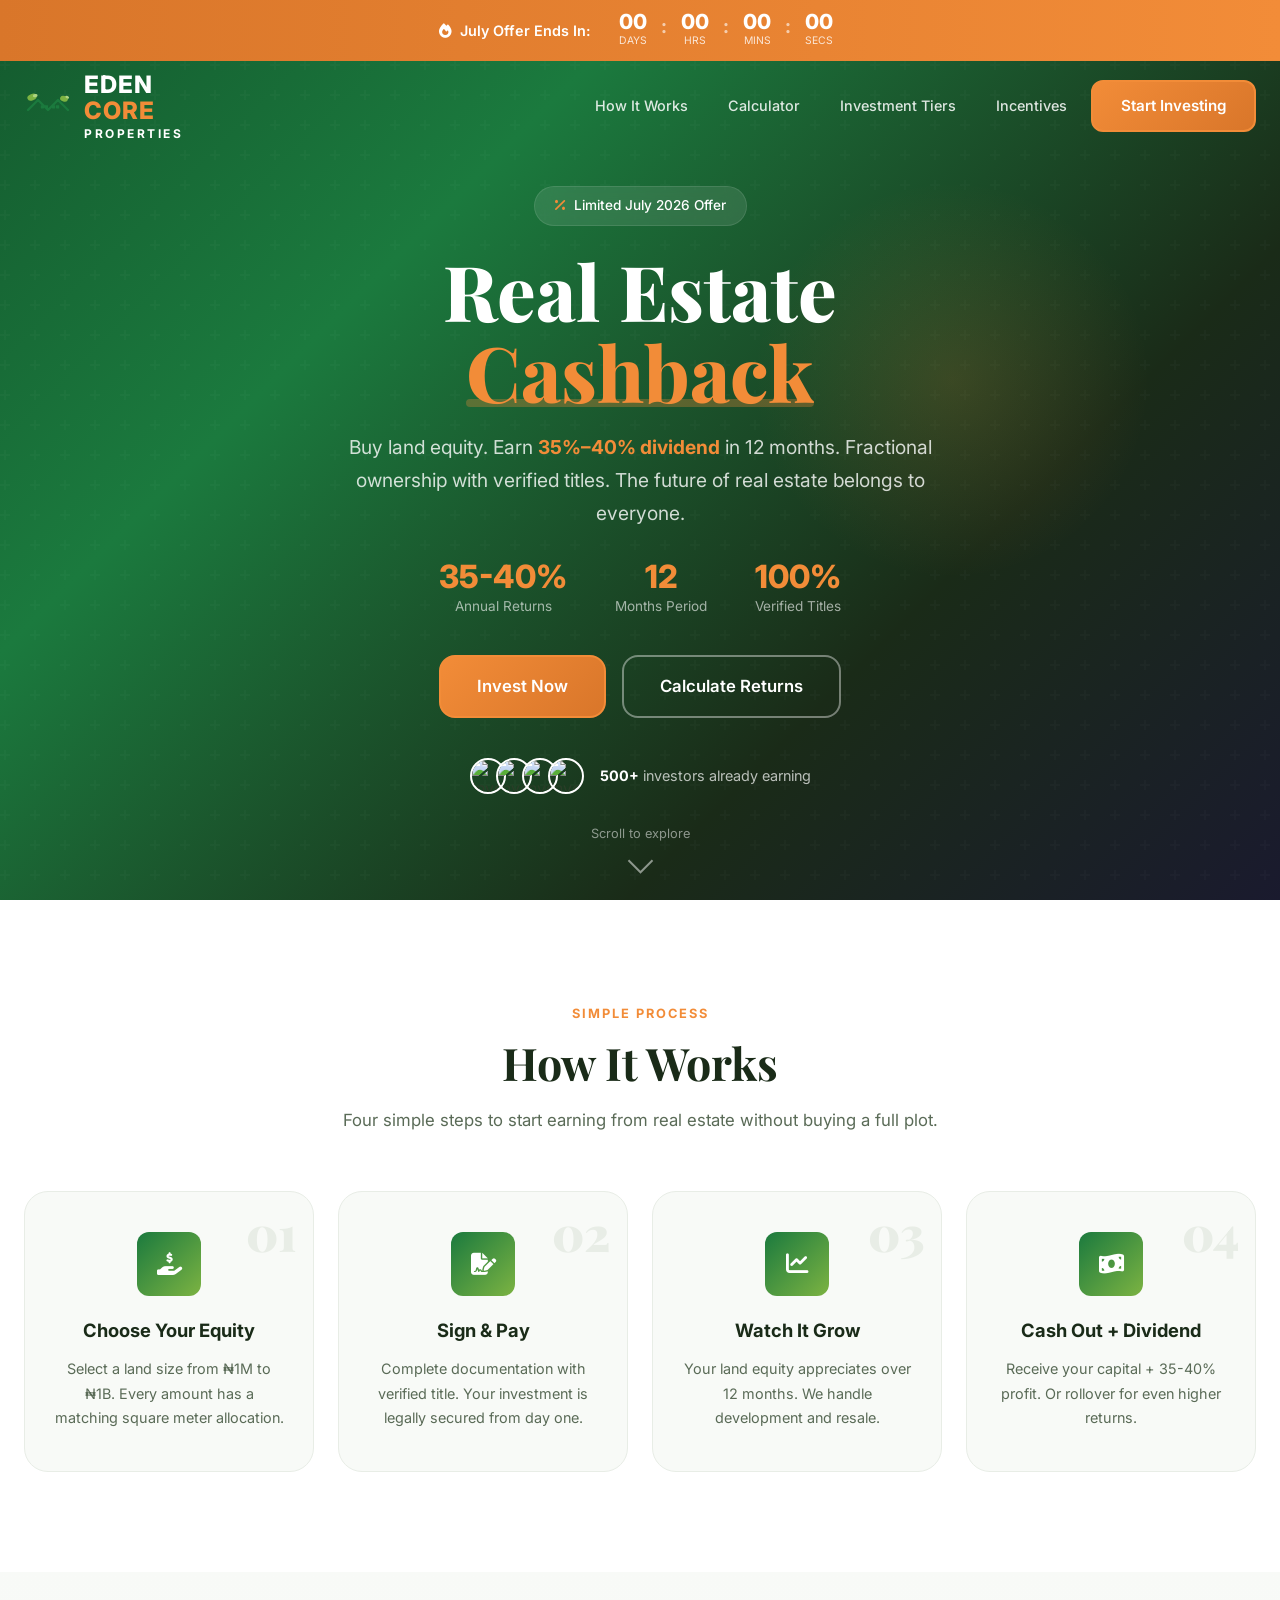
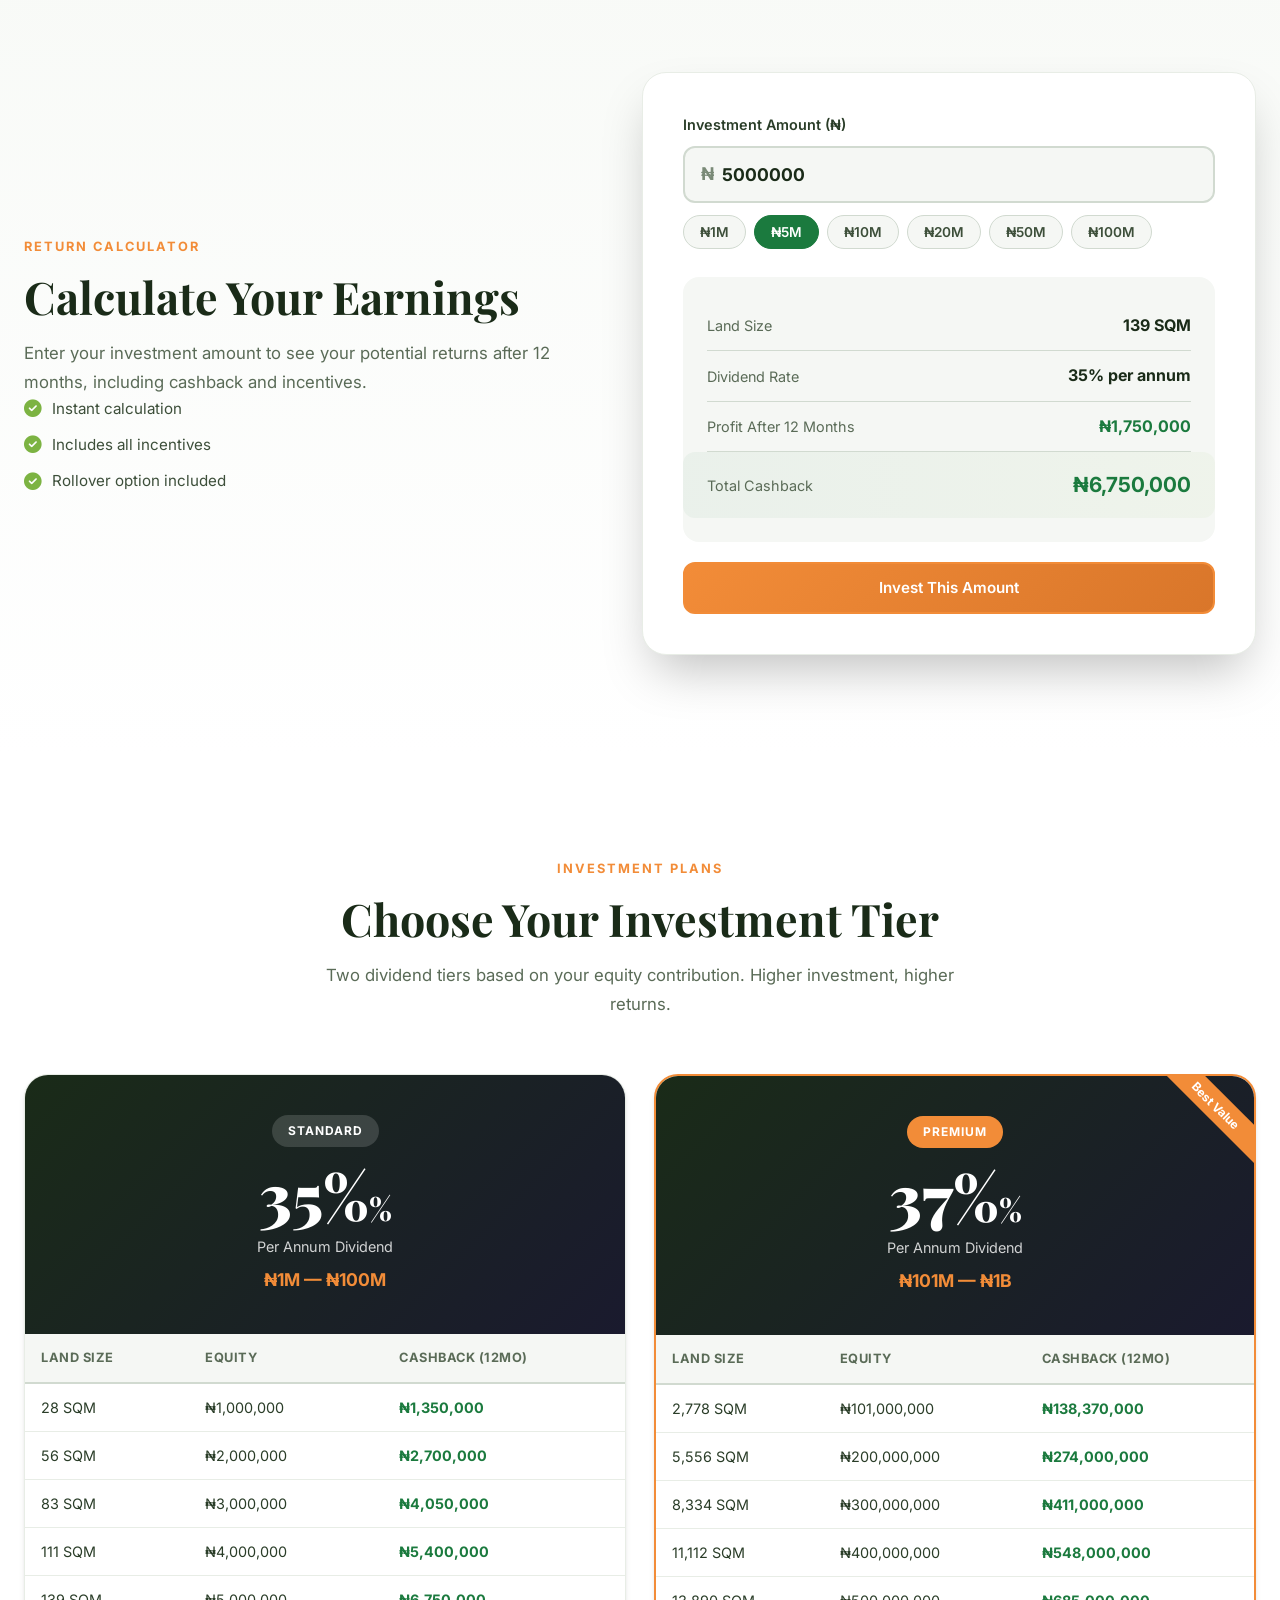
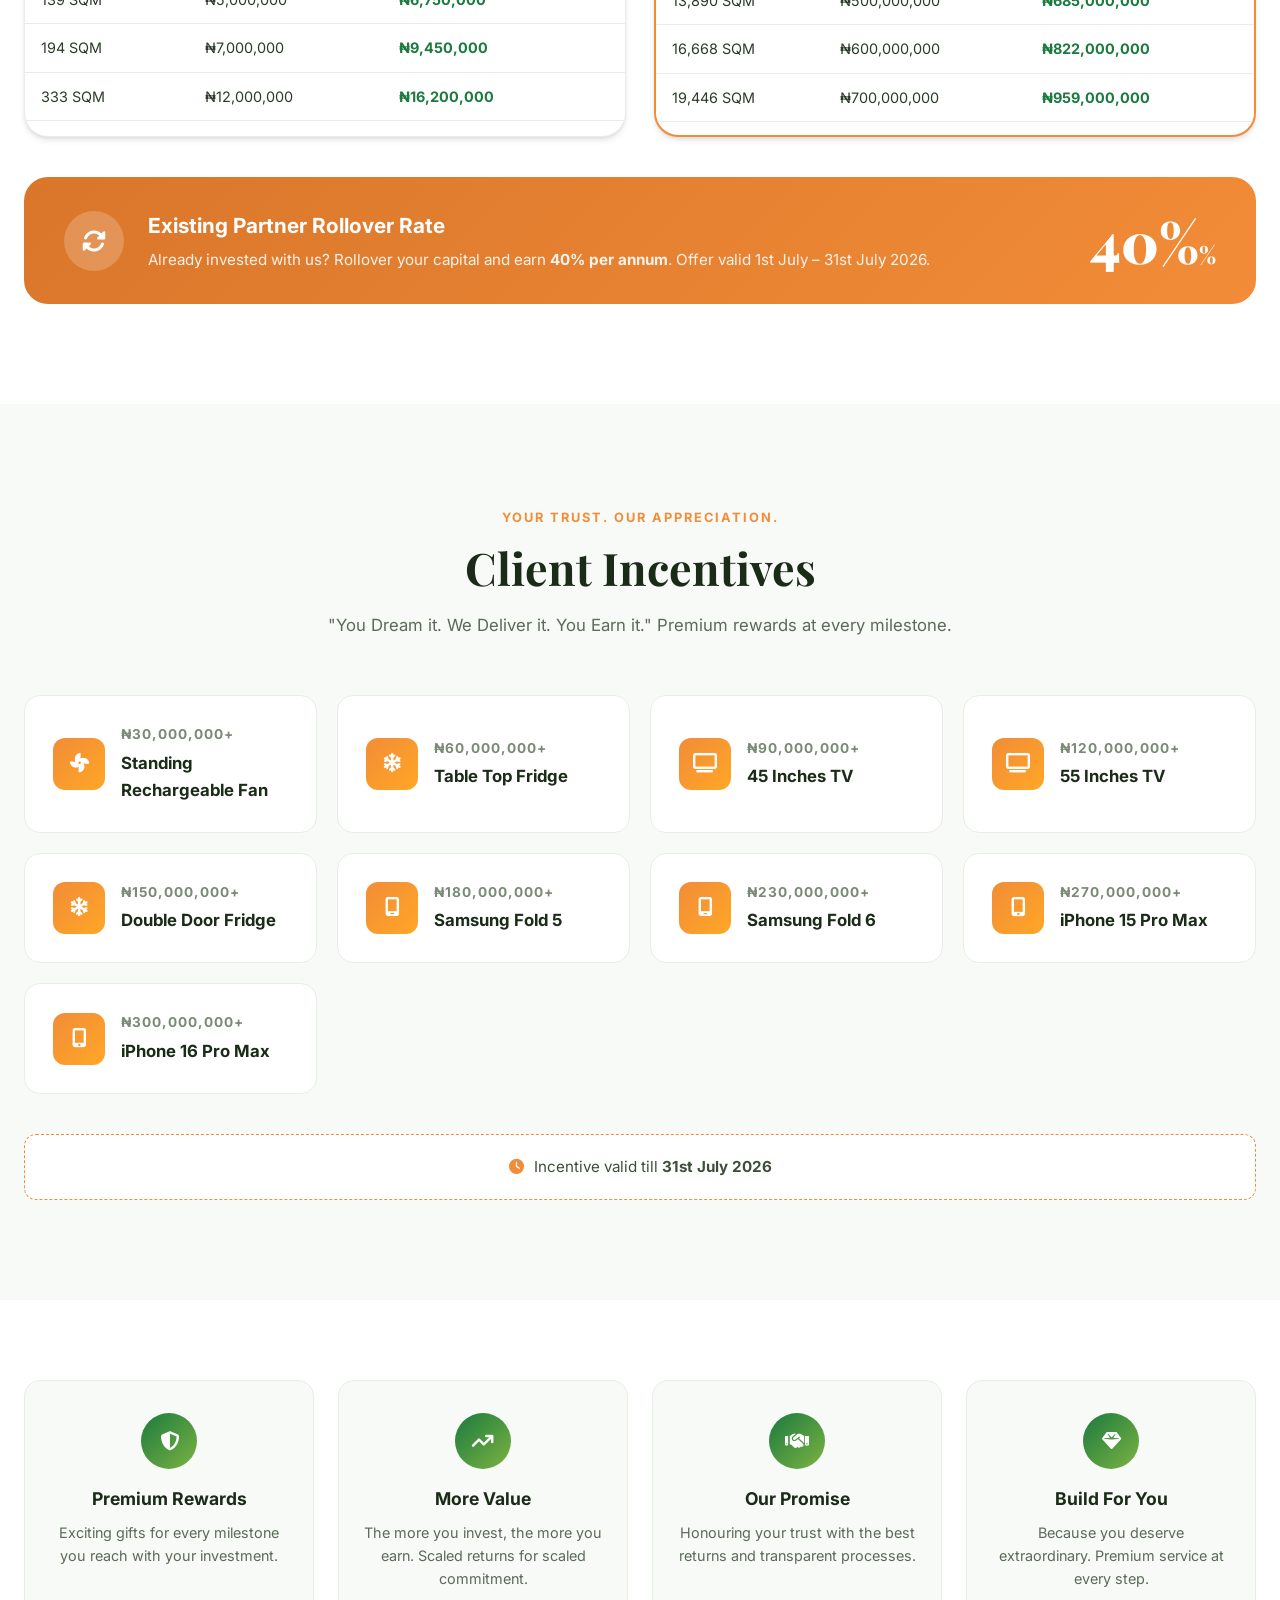
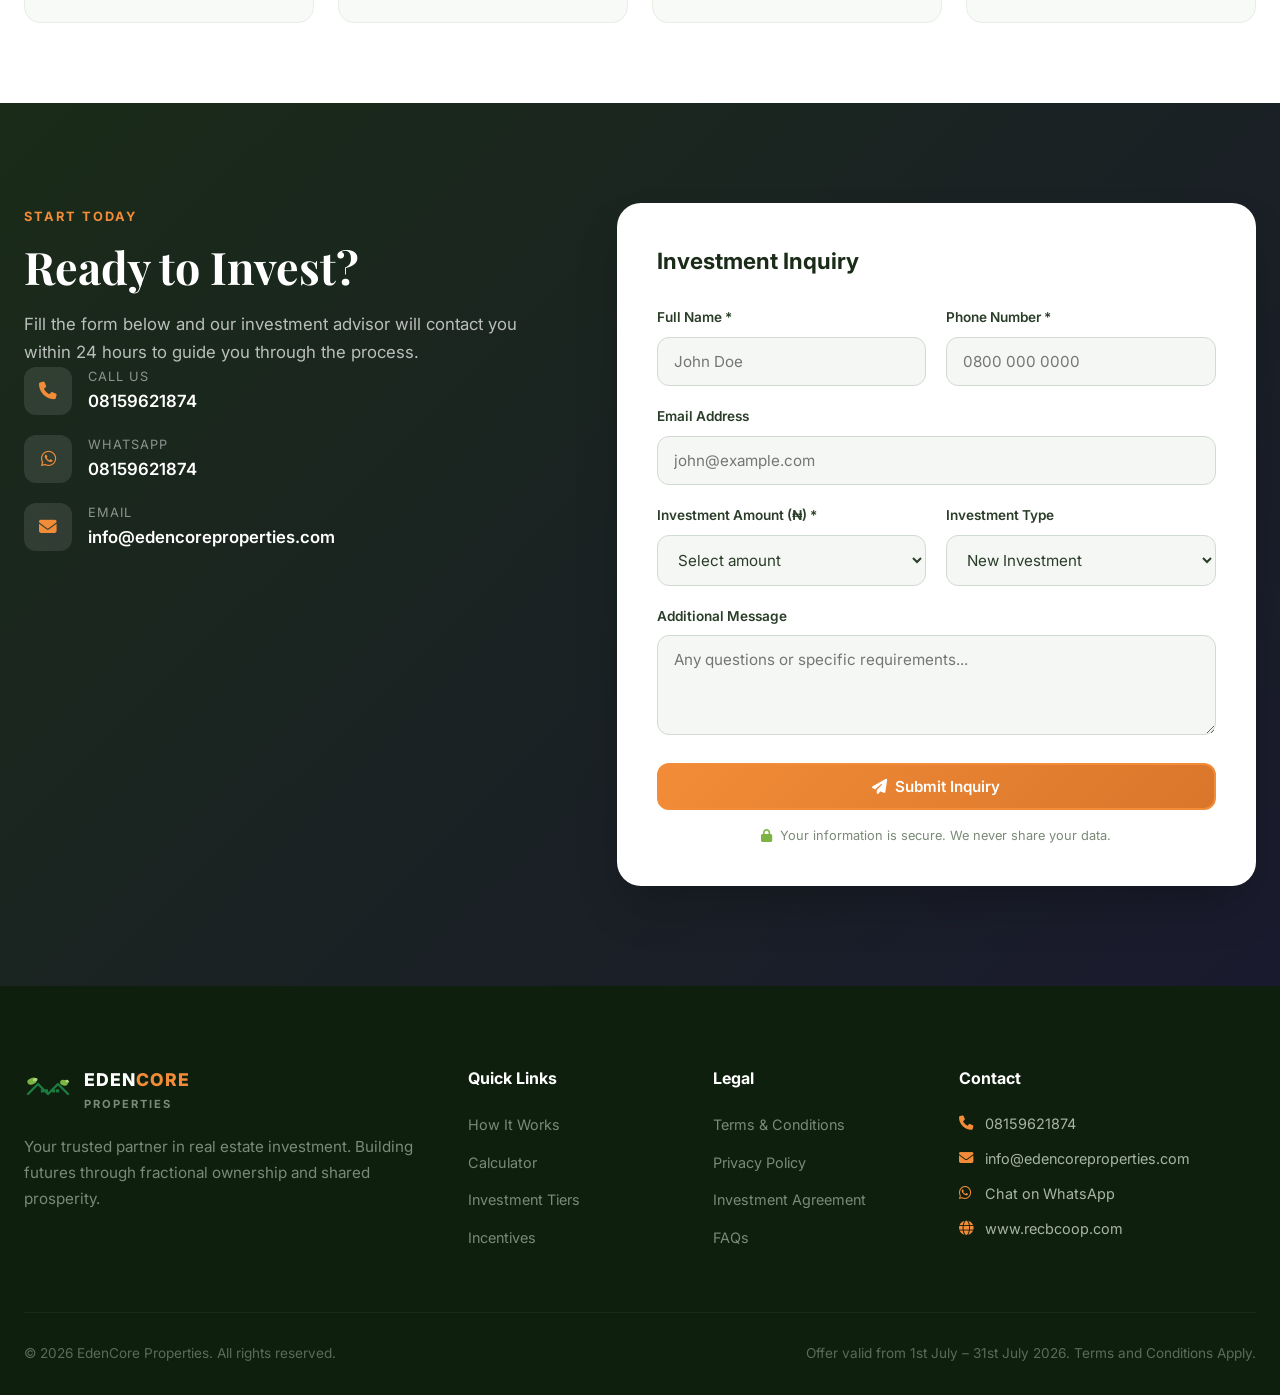
==== index.html @ 58257570 "Update and rename index2.html to index.html" ====
<!DOCTYPE html>
<html lang="en">
<head>
    <meta charset="UTF-8">
    <meta name="viewport" content="width=device-width, initial-scale=1.0">
    <title>EdenCore Real Estate Cashback — Invest & Earn 35-40% Returns</title>
    <meta name="description" content="EdenCore Real Estate Cashback. Buy land equity, earn 35-40% dividend in 12 months. Fractional ownership with verified titles. July 2026 offer.">
    <link rel="stylesheet" href="styles.css">
    <link rel="preconnect" href="https://fonts.googleapis.com">
    <link href="https://fonts.googleapis.com/css2?family=Inter:wght@300;400;500;600;700;800;900&family=Playfair+Display:wght@600;700;800&display=swap" rel="stylesheet">
    <link rel="stylesheet" href="https://cdnjs.cloudflare.com/ajax/libs/font-awesome/6.4.0/css/all.min.css">
<base target="_blank">
</head>
<body>

    <!-- Countdown Banner -->
    <div class="countdown-banner" id="countdownBanner">
        <div class="container">
            <div class="countdown-wrapper">
                <span class="countdown-label"><i class="fas fa-fire"></i> July Offer Ends In:</span>
                <div class="countdown-timer" id="countdownTimer">
                    <div class="countdown-unit"><span id="days">00</span><small>Days</small></div>
                    <div class="countdown-sep">:</div>
                    <div class="countdown-unit"><span id="hours">00</span><small>Hrs</small></div>
                    <div class="countdown-sep">:</div>
                    <div class="countdown-unit"><span id="minutes">00</span><small>Mins</small></div>
                    <div class="countdown-sep">:</div>
                    <div class="countdown-unit"><span id="seconds">00</span><small>Secs</small></div>
                </div>
            </div>
        </div>
    </div>

    <!-- Navigation -->
    <nav class="navbar" id="navbar">
        <div class="nav-container">
            <a href="#" class="logo">
                <div class="logo-icon">
                    <svg viewBox="0 0 120 80" fill="none" xmlns="http://www.w3.org/2000/svg">
                        <path d="M10 50 L35 25 L60 50 L85 25 L110 50" stroke="#1B7A3E" stroke-width="6" fill="none" stroke-linecap="round" stroke-linejoin="round"/>
                        <rect x="42" y="38" width="8" height="8" fill="#1B7A3E" rx="1"/>
                        <rect x="52" y="38" width="8" height="8" fill="#1B7A3E" rx="1"/>
                        <rect x="70" y="38" width="8" height="8" fill="#1B7A3E" rx="1"/>
                        <rect x="80" y="38" width="8" height="8" fill="#1B7A3E" rx="1"/>
                        <ellipse cx="20" cy="18" rx="12" ry="8" fill="#7CB342" transform="rotate(-20 20 18)"/>
                        <ellipse cx="28" cy="14" rx="6" ry="4" fill="#AED581" transform="rotate(-10 28 14)"/>
                        <ellipse cx="100" cy="22" rx="10" ry="7" fill="#7CB342" transform="rotate(15 100 22)"/>
                        <ellipse cx="108" cy="18" rx="5" ry="3" fill="#AED581" transform="rotate(25 108 18)"/>
                    </svg>
                </div>
                <div class="logo-text">
                    <span class="logo-eden">EDEN</span><span class="logo-core">CORE</span>
                    <span class="logo-properties">PROPERTIES</span>
                </div>
            </a>
            <button class="nav-toggle" id="navToggle" aria-label="Toggle navigation">
                <span></span><span></span><span></span>
            </button>
            <ul class="nav-menu" id="navMenu">
                <li><a href="#how-it-works" class="nav-link">How It Works</a></li>
                <li><a href="#calculator" class="nav-link">Calculator</a></li>
                <li><a href="#investment-tiers" class="nav-link">Investment Tiers</a></li>
                <li><a href="#incentives" class="nav-link">Incentives</a></li>
                <li><a href="#invest" class="btn btn-accent">Start Investing</a></li>
            </ul>
        </div>
    </nav>

    <!-- Hero Section -->
    <section class="hero" id="home">
        <div class="hero-bg">
            <div class="hero-pattern"></div>
            <div class="hero-glow"></div>
        </div>
        <div class="hero-content">
            <div class="hero-badge">
                <i class="fas fa-percentage"></i>
                <span>Limited July 2026 Offer</span>
            </div>
            <h1 class="hero-title">
                Real Estate<br>
                <span class="highlight">Cashback</span>
            </h1>
            <p class="hero-subtitle">Buy land equity. Earn <strong>35%–40% dividend</strong> in 12 months. Fractional ownership with verified titles. The future of real estate belongs to everyone.</p>
            <div class="hero-stats-row">
                <div class="hero-stat">
                    <span class="hero-stat-num">35-40%</span>
                    <span class="hero-stat-label">Annual Returns</span>
                </div>
                <div class="hero-stat">
                    <span class="hero-stat-num">12</span>
                    <span class="hero-stat-label">Months Period</span>
                </div>
                <div class="hero-stat">
                    <span class="hero-stat-num">100%</span>
                    <span class="hero-stat-label">Verified Titles</span>
                </div>
            </div>
            <div class="hero-cta">
                <a href="#invest" class="btn btn-accent btn-lg">Invest Now</a>
                <a href="#calculator" class="btn btn-outline btn-lg">Calculate Returns</a>
            </div>
            <div class="hero-trust">
                <div class="trust-avatars">
                    <img src="https://images.unsplash.com/photo-1507003211169-0a1dd7228f2d?w=40&h=40&fit=crop&crop=face" alt="Investor">
                    <img src="https://images.unsplash.com/photo-1494790108377-be9c29b29330?w=40&h=40&fit=crop&crop=face" alt="Investor">
                    <img src="https://images.unsplash.com/photo-1500648767791-00dcc994a43e?w=40&h=40&fit=crop&crop=face" alt="Investor">
                    <img src="https://images.unsplash.com/photo-1438761681033-6461ffad8d80?w=40&h=40&fit=crop&crop=face" alt="Investor">
                </div>
                <p><strong>500+</strong> investors already earning</p>
            </div>
        </div>
        <div class="scroll-indicator">
            <span>Scroll to explore</span>
            <div class="scroll-arrow"></div>
        </div>
    </section>

    <!-- How It Works -->
    <section class="how-it-works" id="how-it-works">
        <div class="container">
            <div class="section-header">
                <span class="section-tag">Simple Process</span>
                <h2 class="section-title">How It Works</h2>
                <p class="section-desc">Four simple steps to start earning from real estate without buying a full plot.</p>
            </div>
            <div class="steps-grid">
                <div class="step-card">
                    <div class="step-number">01</div>
                    <div class="step-icon"><i class="fas fa-hand-holding-dollar"></i></div>
                    <h3>Choose Your Equity</h3>
                    <p>Select a land size from ₦1M to ₦1B. Every amount has a matching square meter allocation.</p>
                </div>
                <div class="step-card">
                    <div class="step-number">02</div>
                    <div class="step-icon"><i class="fas fa-file-signature"></i></div>
                    <h3>Sign & Pay</h3>
                    <p>Complete documentation with verified title. Your investment is legally secured from day one.</p>
                </div>
                <div class="step-card">
                    <div class="step-number">03</div>
                    <div class="step-icon"><i class="fas fa-chart-line"></i></div>
                    <h3>Watch It Grow</h3>
                    <p>Your land equity appreciates over 12 months. We handle development and resale.</p>
                </div>
                <div class="step-card">
                    <div class="step-number">04</div>
                    <div class="step-icon"><i class="fas fa-money-bill-wave"></i></div>
                    <h3>Cash Out + Dividend</h3>
                    <p>Receive your capital + 35-40% profit. Or rollover for even higher returns.</p>
                </div>
            </div>
        </div>
    </section>

    <!-- Calculator Section -->
    <section class="calculator-section" id="calculator">
        <div class="container">
            <div class="calculator-wrapper">
                <div class="calculator-info">
                    <span class="section-tag">Return Calculator</span>
                    <h2 class="section-title">Calculate Your Earnings</h2>
                    <p class="section-desc">Enter your investment amount to see your potential returns after 12 months, including cashback and incentives.</p>
                    <div class="calculator-features">
                        <div class="calc-feature"><i class="fas fa-check-circle"></i> Instant calculation</div>
                        <div class="calc-feature"><i class="fas fa-check-circle"></i> Includes all incentives</div>
                        <div class="calc-feature"><i class="fas fa-check-circle"></i> Rollover option included</div>
                    </div>
                </div>
                <div class="calculator-card">
                    <div class="calc-input-group">
                        <label for="investmentAmount">Investment Amount (₦)</label>
                        <div class="calc-input-wrapper">
                            <span class="calc-prefix">₦</span>
                            <input type="number" id="investmentAmount" placeholder="5,000,000" min="1000000" step="1000000">
                        </div>
                        <div class="calc-presets">
                            <button class="preset-btn" data-value="1000000">₦1M</button>
                            <button class="preset-btn" data-value="5000000">₦5M</button>
                            <button class="preset-btn" data-value="10000000">₦10M</button>
                            <button class="preset-btn" data-value="20000000">₦20M</button>
                            <button class="preset-btn" data-value="50000000">₦50M</button>
                            <button class="preset-btn" data-value="100000000">₦100M</button>
                        </div>
                    </div>
                    <div class="calc-results">
                        <div class="result-item">
                            <span class="result-label">Land Size</span>
                            <span class="result-value" id="calcSize">—</span>
                        </div>
                        <div class="result-item">
                            <span class="result-label">Dividend Rate</span>
                            <span class="result-value" id="calcRate">—</span>
                        </div>
                        <div class="result-item">
                            <span class="result-label">Profit After 12 Months</span>
                            <span class="result-value profit" id="calcProfit">—</span>
                        </div>
                        <div class="result-item highlight">
                            <span class="result-label">Total Cashback</span>
                            <span class="result-value total" id="calcTotal">—</span>
                        </div>
                        <div class="result-item incentive-row" id="incentiveRow" style="display:none;">
                            <span class="result-label"><i class="fas fa-gift"></i> Client Incentive</span>
                            <span class="result-value" id="calcIncentive">—</span>
                        </div>
                    </div>
                    <a href="#invest" class="btn btn-accent btn-full">Invest This Amount</a>
                </div>
            </div>
        </div>
    </section>

    <!-- Investment Tiers -->
    <section class="tiers-section" id="investment-tiers">
        <div class="container">
            <div class="section-header">
                <span class="section-tag">Investment Plans</span>
                <h2 class="section-title">Choose Your Investment Tier</h2>
                <p class="section-desc">Two dividend tiers based on your equity contribution. Higher investment, higher returns.</p>
            </div>
            <div class="tiers-wrapper">
                <!-- Standard Tier -->
                <div class="tier-card">
                    <div class="tier-header">
                        <span class="tier-badge">Standard</span>
                        <h3 class="tier-rate">35%</h3>
                        <p class="tier-label">Per Annum Dividend</p>
                        <p class="tier-range">₦1M — ₦100M</p>
                    </div>
                    <div class="tier-table-wrapper">
                        <table class="tier-table">
                            <thead>
                                <tr>
                                    <th>Land Size</th>
                                    <th>Equity</th>
                                    <th>Cashback (12mo)</th>
                                </tr>
                            </thead>
                            <tbody id="standardTable">
                                <!-- JS populated -->
                            </tbody>
                        </table>
                    </div>
                </div>
                <!-- Premium Tier -->
                <div class="tier-card featured">
                    <div class="tier-header">
                        <span class="tier-badge premium">Premium</span>
                        <h3 class="tier-rate">37%</h3>
                        <p class="tier-label">Per Annum Dividend</p>
                        <p class="tier-range">₦101M — ₦1B</p>
                    </div>
                    <div class="tier-table-wrapper">
                        <table class="tier-table">
                            <thead>
                                <tr>
                                    <th>Land Size</th>
                                    <th>Equity</th>
                                    <th>Cashback (12mo)</th>
                                </tr>
                            </thead>
                            <tbody id="premiumTable">
                                <!-- JS populated -->
                            </tbody>
                        </table>
                    </div>
                </div>
            </div>
            <!-- Rollover Banner -->
            <div class="rollover-banner">
                <div class="rollover-icon"><i class="fas fa-rotate"></i></div>
                <div class="rollover-content">
                    <h3>Existing Partner Rollover Rate</h3>
                    <p>Already invested with us? Rollover your capital and earn <strong>40% per annum</strong>. Offer valid 1st July – 31st July 2026.</p>
                </div>
                <div class="rollover-rate">40%</div>
            </div>
        </div>
    </section>

    <!-- Incentives Section -->
    <section class="incentives-section" id="incentives">
        <div class="container">
            <div class="section-header">
                <span class="section-tag">Your Trust. Our Appreciation.</span>
                <h2 class="section-title">Client Incentives</h2>
                <p class="section-desc">"You Dream it. We Deliver it. You Earn it." Premium rewards at every milestone.</p>
            </div>
            <div class="incentives-grid" id="incentivesGrid">
                <!-- JS populated -->
            </div>
            <div class="incentives-footer">
                <p><i class="fas fa-clock"></i> Incentive valid till <strong>31st July 2026</strong></p>
            </div>
        </div>
    </section>

    <!-- Trust Section -->
    <section class="trust-section">
        <div class="container">
            <div class="trust-grid">
                <div class="trust-card">
                    <div class="trust-icon"><i class="fas fa-shield-halved"></i></div>
                    <h3>Premium Rewards</h3>
                    <p>Exciting gifts for every milestone you reach with your investment.</p>
                </div>
                <div class="trust-card">
                    <div class="trust-icon"><i class="fas fa-arrow-trend-up"></i></div>
                    <h3>More Value</h3>
                    <p>The more you invest, the more you earn. Scaled returns for scaled commitment.</p>
                </div>
                <div class="trust-card">
                    <div class="trust-icon"><i class="fas fa-handshake"></i></div>
                    <h3>Our Promise</h3>
                    <p>Honouring your trust with the best returns and transparent processes.</p>
                </div>
                <div class="trust-card">
                    <div class="trust-icon"><i class="fas fa-gem"></i></div>
                    <h3>Build For You</h3>
                    <p>Because you deserve extraordinary. Premium service at every step.</p>
                </div>
            </div>
        </div>
    </section>

    <!-- Investment Form / CTA -->
    <section class="invest-section" id="invest">
        <div class="container">
            <div class="invest-wrapper">
                <div class="invest-info">
                    <span class="section-tag">Start Today</span>
                    <h2 class="section-title">Ready to Invest?</h2>
                    <p class="section-desc">Fill the form below and our investment advisor will contact you within 24 hours to guide you through the process.</p>
                    <div class="invest-contact">
                        <div class="invest-contact-item">
                            <i class="fas fa-phone"></i>
                            <div>
                                <span>Call Us</span>
                                <a href="tel:08159621874">08159621874</a>
                            </div>
                        </div>
                        <div class="invest-contact-item">
                            <i class="fab fa-whatsapp"></i>
                            <div>
                                <span>WhatsApp</span>
                                <a href="https://wa.me/08159621874" target="_blank">08159621874</a>
                            </div>
                        </div>
                        <div class="invest-contact-item">
                            <i class="fas fa-envelope"></i>
                            <div>
                                <span>Email</span>
                                <a href="mailto:info@edencoreproperties.com">info@edencoreproperties.com</a>
                            </div>
                        </div>
                    </div>
                </div>
                <div class="invest-form-wrapper">
                    <form class="invest-form" id="investForm">
                        <h3>Investment Inquiry</h3>
                        <div class="form-row">
                            <div class="form-group">
                                <label for="invName">Full Name *</label>
                                <input type="text" id="invName" placeholder="John Doe" required>
                            </div>
                            <div class="form-group">
                                <label for="invPhone">Phone Number *</label>
                                <input type="tel" id="invPhone" placeholder="0800 000 0000" required>
                            </div>
                        </div>
                        <div class="form-group">
                            <label for="invEmail">Email Address</label>
                            <input type="email" id="invEmail" placeholder="john@example.com">
                        </div>
                        <div class="form-row">
                            <div class="form-group">
                                <label for="invAmount">Investment Amount (₦) *</label>
                                <select id="invAmount" required>
                                    <option value="">Select amount</option>
                                    <option value="1000000">₦1,000,000</option>
                                    <option value="2000000">₦2,000,000</option>
                                    <option value="3000000">₦3,000,000</option>
                                    <option value="5000000">₦5,000,000</option>
                                    <option value="10000000">₦10,000,000</option>
                                    <option value="20000000">₦20,000,000</option>
                                    <option value="50000000">₦50,000,000</option>
                                    <option value="100000000">₦100,000,000</option>
                                    <option value="other">Above ₦100M</option>
                                </select>
                            </div>
                            <div class="form-group">
                                <label for="invType">Investment Type</label>
                                <select id="invType">
                                    <option value="new">New Investment</option>
                                    <option value="rollover">Rollover (Existing Partner)</option>
                                </select>
                            </div>
                        </div>
                        <div class="form-group">
                            <label for="invMessage">Additional Message</label>
                            <textarea id="invMessage" rows="3" placeholder="Any questions or specific requirements..."></textarea>
                        </div>
                        <button type="submit" class="btn btn-accent btn-full">
                            <i class="fas fa-paper-plane"></i> Submit Inquiry
                        </button>
                        <p class="form-note"><i class="fas fa-lock"></i> Your information is secure. We never share your data.</p>
                    </form>
                </div>
            </div>
        </div>
    </section>

    <!-- Footer -->
    <footer class="footer">
        <div class="container">
            <div class="footer-grid">
                <div class="footer-brand">
                    <div class="footer-logo">
                        <svg viewBox="0 0 120 80" fill="none" xmlns="http://www.w3.org/2000/svg">
                            <path d="M10 50 L35 25 L60 50 L85 25 L110 50" stroke="#1B7A3E" stroke-width="6" fill="none" stroke-linecap="round" stroke-linejoin="round"/>
                            <rect x="42" y="38" width="8" height="8" fill="#1B7A3E" rx="1"/>
                            <rect x="52" y="38" width="8" height="8" fill="#1B7A3E" rx="1"/>
                            <rect x="70" y="38" width="8" height="8" fill="#1B7A3E" rx="1"/>
                            <rect x="80" y="38" width="8" height="8" fill="#1B7A3E" rx="1"/>
                            <ellipse cx="20" cy="18" rx="12" ry="8" fill="#7CB342" transform="rotate(-20 20 18)"/>
                            <ellipse cx="28" cy="14" rx="6" ry="4" fill="#AED581" transform="rotate(-10 28 14)"/>
                            <ellipse cx="100" cy="22" rx="10" ry="7" fill="#7CB342" transform="rotate(15 100 22)"/>
                            <ellipse cx="108" cy="18" rx="5" ry="3" fill="#AED581" transform="rotate(25 108 18)"/>
                        </svg>
                        <div>
                            <span class="footer-logo-text">EDEN<span style="color:#F28C38">CORE</span></span>
                            <span class="footer-logo-sub">PROPERTIES</span>
                        </div>
                    </div>
                    <p>Your trusted partner in real estate investment. Building futures through fractional ownership and shared prosperity.</p>
                </div>
                <div class="footer-links">
                    <h4>Quick Links</h4>
                    <ul>
                        <li><a href="#how-it-works">How It Works</a></li>
                        <li><a href="#calculator">Calculator</a></li>
                        <li><a href="#investment-tiers">Investment Tiers</a></li>
                        <li><a href="#incentives">Incentives</a></li>
                    </ul>
                </div>
                <div class="footer-links">
                    <h4>Legal</h4>
                    <ul>
                        <li><a href="#">Terms & Conditions</a></li>
                        <li><a href="#">Privacy Policy</a></li>
                        <li><a href="#">Investment Agreement</a></li>
                        <li><a href="#">FAQs</a></li>
                    </ul>
                </div>
                <div class="footer-contact">
                    <h4>Contact</h4>
                    <p><i class="fas fa-phone"></i> 08159621874</p>
                    <p><i class="fas fa-envelope"></i> info@edencoreproperties.com</p>
                    <p><i class="fab fa-whatsapp"></i> <a href="https://wa.me/08159621874" target="_blank">Chat on WhatsApp</a></p>
                    <p><i class="fas fa-globe"></i> <a href="https://www.recbcoop.com" target="_blank">www.recbcoop.com</a></p>
                </div>
            </div>
            <div class="footer-bottom">
                <p>© 2026 EdenCore Properties. All rights reserved.</p>
                <p>Offer valid from 1st July – 31st July 2026. Terms and Conditions Apply.</p>
            </div>
        </div>
    </footer>

    <!-- Toast -->
    <div class="toast" id="toast">
        <i class="fas fa-check-circle"></i>
        <span id="toastMessage">Message sent!</span>
    </div>

    <script src="script2.js"></script>
</body>
</html>
---- styles.css ----
/* ============================================
   EDENCORE REAL ESTATE CASHBACK — STYLESHEET
   ============================================ */

:root {
    --primary: #1B7A3E;
    --primary-dark: #145A2E;
    --primary-light: #2D9E56;
    --accent: #F28C38;
    --accent-dark: #D9762A;
    --accent-light: #FFA726;
    --light-green: #7CB342;
    --pale-green: #AED581;
    --white: #FFFFFF;
    --off-white: #F8FAF7;
    --gray-50: #F5F7F4;
    --gray-100: #E8EDE6;
    --gray-200: #D1DAD0;
    --gray-300: #A8B5A5;
    --gray-400: #7A8A77;
    --gray-500: #5A6B57;
    --gray-600: #3D4F3A;
    --gray-700: #2A3D28;
    --gray-800: #1A2B18;
    --gray-900: #0F1F0E;
    --dark: #1a1a2e;
    --dark-card: #16213e;
    --shadow-sm: 0 1px 2px rgba(0,0,0,0.05);
    --shadow: 0 4px 6px -1px rgba(0,0,0,0.1), 0 2px 4px -2px rgba(0,0,0,0.1);
    --shadow-md: 0 10px 15px -3px rgba(0,0,0,0.1), 0 4px 6px -4px rgba(0,0,0,0.1);
    --shadow-lg: 0 20px 25px -5px rgba(0,0,0,0.1), 0 8px 10px -6px rgba(0,0,0,0.1);
    --shadow-xl: 0 25px 50px -12px rgba(0,0,0,0.25);
    --radius-sm: 8px;
    --radius: 12px;
    --radius-lg: 16px;
    --radius-xl: 24px;
    --transition: all 0.3s cubic-bezier(0.4, 0, 0.2, 1);
    --font-body: 'Inter', -apple-system, BlinkMacSystemFont, sans-serif;
    --font-display: 'Playfair Display', Georgia, serif;
}

*, *::before, *::after { margin: 0; padding: 0; box-sizing: border-box; }
html { scroll-behavior: smooth; font-size: 16px; }
body {
    font-family: var(--font-body);
    color: var(--gray-700);
    background: var(--white);
    line-height: 1.6;
    overflow-x: hidden;
    -webkit-font-smoothing: antialiased;
}
a { text-decoration: none; color: inherit; transition: var(--transition); }
ul { list-style: none; }
img { max-width: 100%; height: auto; display: block; }
button { cursor: pointer; border: none; background: none; font-family: inherit; }
.container { width: 100%; max-width: 1280px; margin: 0 auto; padding: 0 24px; }

/* Buttons */
.btn {
    display: inline-flex;
    align-items: center;
    justify-content: center;
    gap: 8px;
    padding: 12px 28px;
    font-size: 0.95rem;
    font-weight: 600;
    border-radius: var(--radius);
    transition: var(--transition);
    cursor: pointer;
    border: 2px solid transparent;
    white-space: nowrap;
}
.btn-primary {
    background: var(--primary);
    color: var(--white);
    border-color: var(--primary);
}
.btn-primary:hover {
    background: var(--primary-dark);
    border-color: var(--primary-dark);
    transform: translateY(-2px);
    box-shadow: var(--shadow-md);
}
.btn-accent {
    background: linear-gradient(135deg, var(--accent), var(--accent-dark));
    color: var(--white);
    border-color: var(--accent);
}
.btn-accent:hover {
    background: linear-gradient(135deg, var(--accent-dark), var(--accent));
    transform: translateY(-2px);
    box-shadow: 0 8px 20px rgba(242, 140, 56, 0.3);
}
.btn-outline {
    background: transparent;
    color: var(--white);
    border-color: rgba(255,255,255,0.4);
}
.btn-outline:hover {
    background: var(--white);
    color: var(--primary);
    border-color: var(--white);
}
.btn-lg { padding: 16px 36px; font-size: 1.05rem; border-radius: var(--radius-lg); }
.btn-full { width: 100%; }

/* Countdown Banner */
.countdown-banner {
    background: linear-gradient(90deg, var(--accent-dark), var(--accent));
    color: var(--white);
    padding: 12px 0;
    position: fixed;
    top: 0;
    left: 0;
    right: 0;
    z-index: 1001;
    font-size: 0.9rem;
}
.countdown-wrapper {
    display: flex;
    align-items: center;
    justify-content: center;
    gap: 20px;
    flex-wrap: wrap;
}
.countdown-label {
    font-weight: 600;
    display: flex;
    align-items: center;
    gap: 8px;
}
.countdown-label i { animation: pulse 1.5s infinite; }
.countdown-timer {
    display: flex;
    align-items: center;
    gap: 6px;
}
.countdown-unit {
    display: flex;
    flex-direction: column;
    align-items: center;
    min-width: 44px;
}
.countdown-unit span {
    font-size: 1.3rem;
    font-weight: 800;
    line-height: 1;
}
.countdown-unit small {
    font-size: 0.65rem;
    text-transform: uppercase;
    opacity: 0.8;
}
.countdown-sep {
    font-size: 1.2rem;
    font-weight: 700;
    opacity: 0.6;
    margin-top: -8px;
}

/* Navigation */
.navbar {
    position: fixed;
    top: 56px;
    left: 0;
    right: 0;
    z-index: 1000;
    padding: 16px 0;
    transition: var(--transition);
}
.navbar.scrolled {
    background: rgba(255,255,255,0.97);
    backdrop-filter: blur(20px);
    box-shadow: var(--shadow);
    padding: 12px 0;
    top: 0;
}
.navbar.scrolled .logo-eden,
.navbar.scrolled .logo-properties { color: var(--primary); }
.navbar.scrolled .nav-link { color: var(--gray-600); }
.navbar.scrolled .nav-link:hover,
.navbar.scrolled .nav-link.active { color: var(--primary); }
.nav-container {
    max-width: 1280px;
    margin: 0 auto;
    padding: 0 24px;
    display: flex;
    align-items: center;
    justify-content: space-between;
}
.logo {
    display: flex;
    align-items: center;
    gap: 12px;
}
.logo-icon { width: 48px; height: 32px; }
.logo-icon svg { width: 100%; height: 100%; }
.logo-text {
    display: flex;
    flex-direction: column;
    line-height: 1.1;
}
.logo-eden {
    font-size: 1.5rem;
    font-weight: 800;
    color: var(--white);
    letter-spacing: 1px;
}
.logo-core {
    font-size: 1.5rem;
    font-weight: 800;
    color: var(--accent);
    letter-spacing: 1px;
}
.logo-properties {
    font-size: 0.75rem;
    font-weight: 700;
    color: var(--white);
    letter-spacing: 2.5px;
    margin-top: 2px;
}
.nav-menu {
    display: flex;
    align-items: center;
    gap: 8px;
}
.nav-link {
    padding: 8px 16px;
    font-size: 0.9rem;
    font-weight: 500;
    color: rgba(255,255,255,0.85);
    border-radius: var(--radius-sm);
    transition: var(--transition);
}
.nav-link:hover,
.nav-link.active {
    color: var(--white);
    background: rgba(255,255,255,0.1);
}
.nav-toggle {
    display: none;
    flex-direction: column;
    gap: 5px;
    padding: 8px;
    z-index: 1001;
}
.nav-toggle span {
    display: block;
    width: 24px;
    height: 2px;
    background: var(--white);
    border-radius: 2px;
    transition: var(--transition);
}
.navbar.scrolled .nav-toggle span { background: var(--primary); }
.nav-toggle.active span:nth-child(1) { transform: rotate(45deg) translate(5px, 5px); }
.nav-toggle.active span:nth-child(2) { opacity: 0; }
.nav-toggle.active span:nth-child(3) { transform: rotate(-45deg) translate(5px, -5px); }

/* Hero */
.hero {
    position: relative;
    min-height: 100vh;
    display: flex;
    align-items: center;
    justify-content: center;
    text-align: center;
    padding: 160px 24px 80px;
    overflow: hidden;
    background: linear-gradient(135deg, var(--primary-dark) 0%, var(--primary) 30%, var(--gray-800) 70%, var(--dark) 100%);
}
.hero-pattern {
    position: absolute;
    inset: 0;
    background: url("data:image/svg+xml,%3Csvg width='60' height='60' viewBox='0 0 60 60' xmlns='http://www.w3.org/2000/svg'%3E%3Cg fill='none' fill-rule='evenodd'%3E%3Cg fill='%23ffffff' fill-opacity='0.02'%3E%3Cpath d='M36 34v-4h-2v4h-4v2h4v4h2v-4h4v-2h-4zm0-30V0h-2v4h-4v2h4v4h2V6h4V4h-4zM6 34v-4H4v4H0v2h4v4h2v-4h4v-2H6zM6 4V0H4v4H0v2h4v4h2V6h4V4H6z'/%3E%3C/g%3E%3C/g%3E%3C/svg%3E");
}
.hero-glow {
    position: absolute;
    top: 20%;
    right: 10%;
    width: 400px;
    height: 400px;
    background: radial-gradient(circle, rgba(242,140,56,0.15) 0%, transparent 70%);
    border-radius: 50%;
    animation: float 6s ease-in-out infinite;
}
.hero-content {
    position: relative;
    z-index: 2;
    max-width: 850px;
}
.hero-badge {
    display: inline-flex;
    align-items: center;
    gap: 8px;
    background: rgba(255,255,255,0.1);
    backdrop-filter: blur(10px);
    padding: 8px 20px;
    border-radius: 50px;
    color: var(--white);
    font-size: 0.85rem;
    font-weight: 500;
    margin-bottom: 24px;
    border: 1px solid rgba(255,255,255,0.1);
}
.hero-badge i { color: var(--accent); }
.hero-title {
    font-family: var(--font-display);
    font-size: clamp(2.5rem, 6vw, 5rem);
    font-weight: 800;
    color: var(--white);
    line-height: 1.05;
    margin-bottom: 20px;
}
.hero-title .highlight {
    color: var(--accent);
    position: relative;
    display: inline-block;
}
.hero-title .highlight::after {
    content: '';
    position: absolute;
    bottom: 4px;
    left: 0;
    right: 0;
    height: 8px;
    background: rgba(242,140,56,0.3);
    border-radius: 4px;
    z-index: -1;
}
.hero-subtitle {
    font-size: clamp(1rem, 2vw, 1.2rem);
    color: rgba(255,255,255,0.8);
    max-width: 600px;
    margin: 0 auto 32px;
    line-height: 1.7;
}
.hero-subtitle strong { color: var(--accent); }
.hero-stats-row {
    display: flex;
    justify-content: center;
    gap: 48px;
    flex-wrap: wrap;
    margin-bottom: 36px;
}
.hero-stat { text-align: center; }
.hero-stat-num {
    display: block;
    font-size: 2rem;
    font-weight: 800;
    color: var(--accent);
    line-height: 1;
}
.hero-stat-label {
    font-size: 0.85rem;
    color: rgba(255,255,255,0.6);
    margin-top: 4px;
}
.hero-cta {
    display: flex;
    gap: 16px;
    justify-content: center;
    flex-wrap: wrap;
    margin-bottom: 40px;
}
.hero-trust {
    display: flex;
    align-items: center;
    justify-content: center;
    gap: 16px;
    flex-wrap: wrap;
}
.trust-avatars {
    display: flex;
}
.trust-avatars img {
    width: 36px;
    height: 36px;
    border-radius: 50%;
    border: 2px solid var(--white);
    margin-left: -10px;
    object-fit: cover;
}
.trust-avatars img:first-child { margin-left: 0; }
.hero-trust p {
    font-size: 0.9rem;
    color: rgba(255,255,255,0.7);
}
.hero-trust p strong { color: var(--white); }
.scroll-indicator {
    position: absolute;
    bottom: 30px;
    left: 50%;
    transform: translateX(-50%);
    display: flex;
    flex-direction: column;
    align-items: center;
    gap: 8px;
    color: rgba(255,255,255,0.5);
    font-size: 0.8rem;
    animation: bounce 2s infinite;
}
.scroll-arrow {
    width: 18px;
    height: 18px;
    border-right: 2px solid rgba(255,255,255,0.5);
    border-bottom: 2px solid rgba(255,255,255,0.5);
    transform: rotate(45deg);
}

/* Section Common */
.section-header {
    text-align: center;
    max-width: 650px;
    margin: 0 auto 56px;
}
.section-tag {
    display: inline-block;
    font-size: 0.8rem;
    font-weight: 700;
    text-transform: uppercase;
    letter-spacing: 2px;
    color: var(--accent);
    margin-bottom: 12px;
}
.section-title {
    font-family: var(--font-display);
    font-size: clamp(1.8rem, 4vw, 2.8rem);
    font-weight: 700;
    color: var(--gray-800);
    line-height: 1.2;
    margin-bottom: 16px;
}
.section-desc {
    font-size: 1.05rem;
    color: var(--gray-500);
    line-height: 1.7;
}

/* How It Works */
.how-it-works { padding: 100px 0; background: var(--white); }
.steps-grid {
    display: grid;
    grid-template-columns: repeat(4, 1fr);
    gap: 24px;
}
.step-card {
    background: var(--off-white);
    border-radius: var(--radius-xl);
    padding: 40px 28px;
    text-align: center;
    border: 1px solid var(--gray-100);
    transition: var(--transition);
    position: relative;
    overflow: hidden;
}
.step-card:hover {
    transform: translateY(-8px);
    box-shadow: var(--shadow-lg);
    border-color: var(--primary);
}
.step-number {
    position: absolute;
    top: 16px;
    right: 16px;
    font-size: 3rem;
    font-weight: 900;
    color: var(--gray-100);
    line-height: 1;
    font-family: var(--font-display);
}
.step-icon {
    width: 64px;
    height: 64px;
    background: linear-gradient(135deg, var(--primary), var(--light-green));
    border-radius: var(--radius);
    display: flex;
    align-items: center;
    justify-content: center;
    margin: 0 auto 20px;
    font-size: 1.4rem;
    color: var(--white);
}
.step-card h3 {
    font-size: 1.15rem;
    font-weight: 700;
    color: var(--gray-800);
    margin-bottom: 12px;
}
.step-card p {
    font-size: 0.9rem;
    color: var(--gray-500);
    line-height: 1.7;
}

/* Calculator Section */
.calculator-section {
    padding: 100px 0;
    background: linear-gradient(180deg, var(--off-white) 0%, var(--white) 100%);
}
.calculator-wrapper {
    display: grid;
    grid-template-columns: 1fr 1.1fr;
    gap: 60px;
    align-items: center;
}
.calculator-info .section-header {
    text-align: left;
    margin: 0 0 28px 0;
}
.calculator-features {
    display: flex;
    flex-direction: column;
    gap: 12px;
}
.calc-feature {
    display: flex;
    align-items: center;
    gap: 10px;
    font-size: 0.95rem;
    color: var(--gray-600);
}
.calc-feature i { color: var(--light-green); font-size: 1.1rem; }
.calculator-card {
    background: var(--white);
    border-radius: var(--radius-xl);
    padding: 40px;
    box-shadow: var(--shadow-xl);
    border: 1px solid var(--gray-100);
}
.calc-input-group { margin-bottom: 28px; }
.calc-input-group label {
    display: block;
    font-size: 0.9rem;
    font-weight: 600;
    color: var(--gray-700);
    margin-bottom: 10px;
}
.calc-input-wrapper {
    display: flex;
    align-items: center;
    background: var(--gray-50);
    border: 2px solid var(--gray-200);
    border-radius: var(--radius);
    padding: 0 16px;
    transition: var(--transition);
}
.calc-input-wrapper:focus-within {
    border-color: var(--primary);
    box-shadow: 0 0 0 4px rgba(27, 122, 62, 0.1);
}
.calc-prefix {
    font-size: 1.1rem;
    font-weight: 700;
    color: var(--gray-400);
    padding-right: 8px;
}
.calc-input-wrapper input {
    flex: 1;
    border: none;
    background: transparent;
    padding: 16px 0;
    font-size: 1.1rem;
    font-weight: 700;
    color: var(--gray-800);
    outline: none;
    font-family: inherit;
}
.calc-input-wrapper input::placeholder { color: var(--gray-300); font-weight: 400; }
.calc-presets {
    display: flex;
    flex-wrap: wrap;
    gap: 8px;
    margin-top: 12px;
}
.preset-btn {
    padding: 8px 16px;
    background: var(--gray-50);
    border: 1px solid var(--gray-200);
    border-radius: 50px;
    font-size: 0.85rem;
    font-weight: 600;
    color: var(--gray-600);
    transition: var(--transition);
}
.preset-btn:hover,
.preset-btn.active {
    background: var(--primary);
    color: var(--white);
    border-color: var(--primary);
}
.calc-results {
    background: var(--gray-50);
    border-radius: var(--radius-lg);
    padding: 24px;
    margin-bottom: 20px;
}
.result-item {
    display: flex;
    justify-content: space-between;
    align-items: center;
    padding: 12px 0;
    border-bottom: 1px solid var(--gray-200);
}
.result-item:last-child { border-bottom: none; }
.result-item.highlight {
    background: linear-gradient(90deg, rgba(27,122,62,0.05), rgba(124,179,66,0.05));
    margin: 0 -24px;
    padding: 16px 24px;
    border-radius: var(--radius);
    border-bottom: none;
}
.result-item.incentive-row {
    background: linear-gradient(90deg, rgba(242,140,56,0.05), rgba(255,167,38,0.05));
    margin: 8px -24px 0;
    padding: 12px 24px;
    border-radius: var(--radius);
    border-bottom: none;
}
.result-label {
    font-size: 0.9rem;
    color: var(--gray-500);
}
.result-value {
    font-size: 1rem;
    font-weight: 700;
    color: var(--gray-800);
}
.result-value.profit { color: var(--primary); }
.result-value.total {
    font-size: 1.3rem;
    color: var(--primary);
}
.result-value i { color: var(--accent); margin-right: 4px; }

/* Tiers Section */
.tiers-section { padding: 100px 0; background: var(--white); }
.tiers-wrapper {
    display: grid;
    grid-template-columns: 1fr 1fr;
    gap: 28px;
    margin-bottom: 40px;
}
.tier-card {
    background: var(--white);
    border-radius: var(--radius-xl);
    overflow: hidden;
    box-shadow: var(--shadow);
    border: 1px solid var(--gray-100);
    transition: var(--transition);
}
.tier-card:hover { transform: translateY(-4px); box-shadow: var(--shadow-lg); }
.tier-card.featured {
    border: 2px solid var(--accent);
    position: relative;
}
.tier-card.featured::before {
    content: 'Best Value';
    position: absolute;
    top: 16px;
    right: -40px;
    background: var(--accent);
    color: var(--white);
    padding: 4px 48px;
    font-size: 0.75rem;
    font-weight: 700;
    transform: rotate(45deg);
    z-index: 10;
}
.tier-header {
    padding: 40px 32px;
    text-align: center;
    background: linear-gradient(135deg, var(--gray-800), var(--dark));
    color: var(--white);
}
.tier-badge {
    display: inline-block;
    padding: 6px 16px;
    border-radius: 50px;
    font-size: 0.75rem;
    font-weight: 700;
    text-transform: uppercase;
    letter-spacing: 1px;
    background: rgba(255,255,255,0.15);
    margin-bottom: 16px;
}
.tier-badge.premium { background: var(--accent); }
.tier-rate {
    font-size: 4rem;
    font-weight: 900;
    line-height: 1;
    margin-bottom: 8px;
    font-family: var(--font-display);
}
.tier-rate::after { content: '%'; font-size: 2rem; }
.tier-label { font-size: 0.9rem; opacity: 0.8; margin-bottom: 8px; }
.tier-range {
    font-size: 1.1rem;
    font-weight: 700;
    color: var(--accent);
}
.tier-table-wrapper { padding: 0; max-height: 400px; overflow-y: auto; }
.tier-table {
    width: 100%;
    border-collapse: collapse;
}
.tier-table thead {
    position: sticky;
    top: 0;
    z-index: 5;
}
.tier-table th {
    background: var(--gray-50);
    padding: 14px 16px;
    text-align: left;
    font-size: 0.8rem;
    font-weight: 700;
    text-transform: uppercase;
    letter-spacing: 0.5px;
    color: var(--gray-500);
    border-bottom: 2px solid var(--gray-200);
}
.tier-table td {
    padding: 12px 16px;
    font-size: 0.9rem;
    color: var(--gray-700);
    border-bottom: 1px solid var(--gray-100);
}
.tier-table tr:hover td { background: var(--gray-50); }
.tier-table td:last-child { font-weight: 700; color: var(--primary); }
.tier-table-wrapper::-webkit-scrollbar { width: 6px; }
.tier-table-wrapper::-webkit-scrollbar-thumb { background: var(--gray-300); border-radius: 3px; }

/* Rollover Banner */
.rollover-banner {
    background: linear-gradient(135deg, var(--accent-dark), var(--accent));
    border-radius: var(--radius-xl);
    padding: 32px 40px;
    display: flex;
    align-items: center;
    gap: 24px;
    color: var(--white);
    flex-wrap: wrap;
}
.rollover-icon {
    width: 60px;
    height: 60px;
    background: rgba(255,255,255,0.2);
    border-radius: 50%;
    display: flex;
    align-items: center;
    justify-content: center;
    font-size: 1.5rem;
    flex-shrink: 0;
}
.rollover-content { flex: 1; min-width: 250px; }
.rollover-content h3 { font-size: 1.3rem; margin-bottom: 6px; }
.rollover-content p { opacity: 0.9; font-size: 0.95rem; }
.rollover-rate {
    font-size: 3.5rem;
    font-weight: 900;
    line-height: 1;
    font-family: var(--font-display);
}
.rollover-rate::after { content: '%'; font-size: 1.5rem; }

/* Incentives Section */
.incentives-section { padding: 100px 0; background: var(--off-white); }
.incentives-grid {
    display: grid;
    grid-template-columns: repeat(auto-fill, minmax(280px, 1fr));
    gap: 20px;
}
.incentive-card {
    background: var(--white);
    border-radius: var(--radius-lg);
    padding: 28px;
    display: flex;
    align-items: center;
    gap: 16px;
    border: 1px solid var(--gray-100);
    transition: var(--transition);
}
.incentive-card:hover {
    transform: translateY(-4px);
    box-shadow: var(--shadow-md);
    border-color: var(--accent);
}
.incentive-icon {
    width: 52px;
    height: 52px;
    background: linear-gradient(135deg, var(--accent), var(--accent-light));
    border-radius: var(--radius);
    display: flex;
    align-items: center;
    justify-content: center;
    font-size: 1.3rem;
    color: var(--white);
    flex-shrink: 0;
}
.incentive-icon i { font-size: 1.2rem; }
.incentive-details { flex: 1; }
.incentive-details h4 {
    font-size: 0.85rem;
    font-weight: 700;
    color: var(--gray-400);
    text-transform: uppercase;
    letter-spacing: 1px;
    margin-bottom: 4px;
}
.incentive-details p {
    font-size: 1.05rem;
    font-weight: 700;
    color: var(--gray-800);
}
.incentives-footer {
    text-align: center;
    margin-top: 40px;
    padding: 20px;
    background: var(--white);
    border-radius: var(--radius);
    border: 1px dashed var(--accent);
    color: var(--gray-600);
    font-size: 0.95rem;
}
.incentives-footer i { color: var(--accent); margin-right: 6px; }

/* Trust Section */
.trust-section { padding: 80px 0; background: var(--white); }
.trust-grid {
    display: grid;
    grid-template-columns: repeat(4, 1fr);
    gap: 24px;
}
.trust-card {
    text-align: center;
    padding: 32px 24px;
    border-radius: var(--radius-lg);
    background: var(--off-white);
    border: 1px solid var(--gray-100);
    transition: var(--transition);
}
.trust-card:hover {
    transform: translateY(-6px);
    box-shadow: var(--shadow-md);
    border-color: var(--primary);
}
.trust-icon {
    width: 56px;
    height: 56px;
    background: linear-gradient(135deg, var(--primary), var(--light-green));
    border-radius: 50%;
    display: flex;
    align-items: center;
    justify-content: center;
    margin: 0 auto 16px;
    font-size: 1.2rem;
    color: var(--white);
}
.trust-card h3 {
    font-size: 1.1rem;
    font-weight: 700;
    color: var(--gray-800);
    margin-bottom: 8px;
}
.trust-card p {
    font-size: 0.9rem;
    color: var(--gray-500);
    line-height: 1.6;
}

/* Invest Section */
.invest-section {
    padding: 100px 0;
    background: linear-gradient(135deg, var(--gray-800), var(--dark));
}
.invest-wrapper {
    display: grid;
    grid-template-columns: 1fr 1.2fr;
    gap: 60px;
    align-items: start;
}
.invest-info .section-header { text-align: left; margin: 0 0 32px 0; }
.invest-info .section-title { color: var(--white); }
.invest-info .section-desc { color: rgba(255,255,255,0.7); }
.invest-contact {
    display: flex;
    flex-direction: column;
    gap: 20px;
}
.invest-contact-item {
    display: flex;
    align-items: center;
    gap: 16px;
}
.invest-contact-item i {
    width: 48px;
    height: 48px;
    background: rgba(255,255,255,0.1);
    border-radius: var(--radius);
    display: flex;
    align-items: center;
    justify-content: center;
    color: var(--accent);
    font-size: 1.1rem;
    flex-shrink: 0;
}
.invest-contact-item div { display: flex; flex-direction: column; }
.invest-contact-item span {
    font-size: 0.8rem;
    color: rgba(255,255,255,0.5);
    text-transform: uppercase;
    letter-spacing: 1px;
}
.invest-contact-item a {
    font-size: 1.05rem;
    font-weight: 600;
    color: var(--white);
}
.invest-contact-item a:hover { color: var(--accent); }
.invest-form-wrapper {
    background: var(--white);
    border-radius: var(--radius-xl);
    padding: 40px;
    box-shadow: var(--shadow-xl);
}
.invest-form h3 {
    font-size: 1.4rem;
    font-weight: 700;
    color: var(--gray-800);
    margin-bottom: 28px;
}
.form-row {
    display: grid;
    grid-template-columns: 1fr 1fr;
    gap: 20px;
}
.form-group { margin-bottom: 20px; }
.form-group label {
    display: block;
    font-size: 0.85rem;
    font-weight: 600;
    color: var(--gray-700);
    margin-bottom: 8px;
}
.form-group input,
.form-group select,
.form-group textarea {
    width: 100%;
    padding: 14px 16px;
    border: 1px solid var(--gray-200);
    border-radius: var(--radius);
    font-size: 0.95rem;
    font-family: inherit;
    color: var(--gray-700);
    background: var(--gray-50);
    transition: var(--transition);
    outline: none;
}
.form-group input:focus,
.form-group select:focus,
.form-group textarea:focus {
    border-color: var(--primary);
    box-shadow: 0 0 0 3px rgba(27, 122, 62, 0.1);
    background: var(--white);
}
.form-group textarea { resize: vertical; min-height: 100px; }
.form-note {
    text-align: center;
    font-size: 0.8rem;
    color: var(--gray-400);
    margin-top: 16px;
}
.form-note i { color: var(--light-green); margin-right: 4px; }

/* Footer */
.footer {
    background: var(--gray-900);
    color: var(--gray-300);
    padding: 80px 0 30px;
}
.footer-grid {
    display: grid;
    grid-template-columns: 2fr 1fr 1fr 1.5fr;
    gap: 48px;
    margin-bottom: 60px;
}
.footer-logo {
    display: flex;
    align-items: center;
    gap: 12px;
    margin-bottom: 20px;
}
.footer-logo svg { width: 48px; height: 32px; }
.footer-logo-text {
    font-size: 1.1rem;
    font-weight: 800;
    color: var(--white);
    letter-spacing: 1px;
}
.footer-logo-sub {
    display: block;
    font-size: 0.7rem;
    font-weight: 700;
    color: var(--gray-400);
    letter-spacing: 2px;
    margin-top: 2px;
}
.footer-brand p {
    font-size: 0.95rem;
    line-height: 1.7;
    color: var(--gray-400);
}
.footer-links h4,
.footer-contact h4 {
    font-size: 1rem;
    font-weight: 700;
    color: var(--white);
    margin-bottom: 20px;
}
.footer-links ul { display: flex; flex-direction: column; gap: 12px; }
.footer-links a {
    font-size: 0.9rem;
    color: var(--gray-400);
    transition: var(--transition);
}
.footer-links a:hover { color: var(--accent); padding-left: 4px; }
.footer-contact p {
    font-size: 0.9rem;
    margin-bottom: 12px;
    display: flex;
    align-items: center;
    gap: 10px;
}
.footer-contact i { color: var(--accent); width: 16px; }
.footer-contact a { color: var(--gray-300); }
.footer-contact a:hover { color: var(--accent); }
.footer-bottom {
    border-top: 1px solid var(--gray-800);
    padding-top: 30px;
    display: flex;
    justify-content: space-between;
    align-items: center;
    flex-wrap: wrap;
    gap: 12px;
}
.footer-bottom p { font-size: 0.85rem; color: var(--gray-500); }

/* Toast */
.toast {
    position: fixed;
    bottom: 30px;
    right: 30px;
    background: var(--gray-800);
    color: var(--white);
    padding: 16px 24px;
    border-radius: var(--radius);
    display: flex;
    align-items: center;
    gap: 12px;
    font-weight: 500;
    box-shadow: var(--shadow-xl);
    transform: translateY(100px);
    opacity: 0;
    transition: all 0.4s cubic-bezier(0.68, -0.55, 0.265, 1.55);
    z-index: 3000;
}
.toast.show { transform: translateY(0); opacity: 1; }
.toast i { color: var(--light-green); font-size: 1.2rem; }

/* Animations */
@keyframes fadeInUp {
    from { opacity: 0; transform: translateY(30px); }
    to { opacity: 1; transform: translateY(0); }
}
@keyframes bounce {
    0%, 20%, 50%, 80%, 100% { transform: translateX(-50%) translateY(0); }
    40% { transform: translateX(-50%) translateY(-10px); }
    60% { transform: translateX(-50%) translateY(-5px); }
}
@keyframes pulse {
    0%, 100% { opacity: 1; }
    50% { opacity: 0.5; }
}
@keyframes float {
    0%, 100% { transform: translateY(0); }
    50% { transform: translateY(-20px); }
}
.reveal {
    opacity: 0;
    transform: translateY(40px);
    transition: all 0.8s cubic-bezier(0.4, 0, 0.2, 1);
}
.reveal.active { opacity: 1; transform: translateY(0); }

/* ============================================
   RESPONSIVE
   ============================================ */

@media (max-width: 1024px) {
    .calculator-wrapper,
    .invest-wrapper { grid-template-columns: 1fr; gap: 48px; }
    .calculator-info .section-header { text-align: center; }
    .calculator-features { align-items: center; }
    .tiers-wrapper { grid-template-columns: 1fr; }
    .footer-grid { grid-template-columns: 1fr 1fr; }
    .steps-grid { grid-template-columns: repeat(2, 1fr); }
    .trust-grid { grid-template-columns: repeat(2, 1fr); }
}

@media (max-width: 768px) {
    .countdown-wrapper { flex-direction: column; gap: 8px; }
    .countdown-banner { padding: 10px 0; }
    .navbar { top: 76px; }
    .navbar.scrolled { top: 0; }
    .hero { padding: 140px 16px 60px; }
    .nav-toggle { display: flex; }
    .nav-menu {
        position: fixed;
        top: 0;
        right: -100%;
        width: 80%;
        max-width: 320px;
        height: 100vh;
        background: var(--white);
        flex-direction: column;
        padding: 100px 32px 32px;
        gap: 8px;
        box-shadow: var(--shadow-xl);
        transition: right 0.4s ease;
        z-index: 999;
    }
    .nav-menu.active { right: 0; }
    .nav-link {
        color: var(--gray-700);
        font-size: 1.1rem;
        padding: 12px 16px;
        width: 100%;
    }
    .nav-link:hover,
    .nav-link.active { background: var(--gray-50); color: var(--primary); }
    .nav-menu .btn { margin-top: 12px; width: 100%; }
    .hero-stats-row { gap: 32px; }
    .hero-cta { flex-direction: column; width: 100%; }
    .hero-cta .btn { width: 100%; }
    .steps-grid { grid-template-columns: 1fr; }
    .trust-grid { grid-template-columns: 1fr; }
    .rollover-banner { flex-direction: column; text-align: center; }
    .rollover-rate { font-size: 3rem; }
    .form-row { grid-template-columns: 1fr; }
    .footer-grid { grid-template-columns: 1fr; gap: 40px; }
    .footer-bottom { flex-direction: column; text-align: center; }
    .calculator-card { padding: 28px 20px; }
    .invest-form-wrapper { padding: 28px 20px; }
}

@media (max-width: 480px) {
    .container { padding: 0 16px; }
    .hero-stat-num { font-size: 1.6rem; }
    .tier-rate { font-size: 3rem; }
    .tier-header { padding: 32px 24px; }
    .calculator-card { padding: 24px 16px; }
    .calc-presets { gap: 6px; }
    .preset-btn { padding: 6px 12px; font-size: 0.8rem; }
}
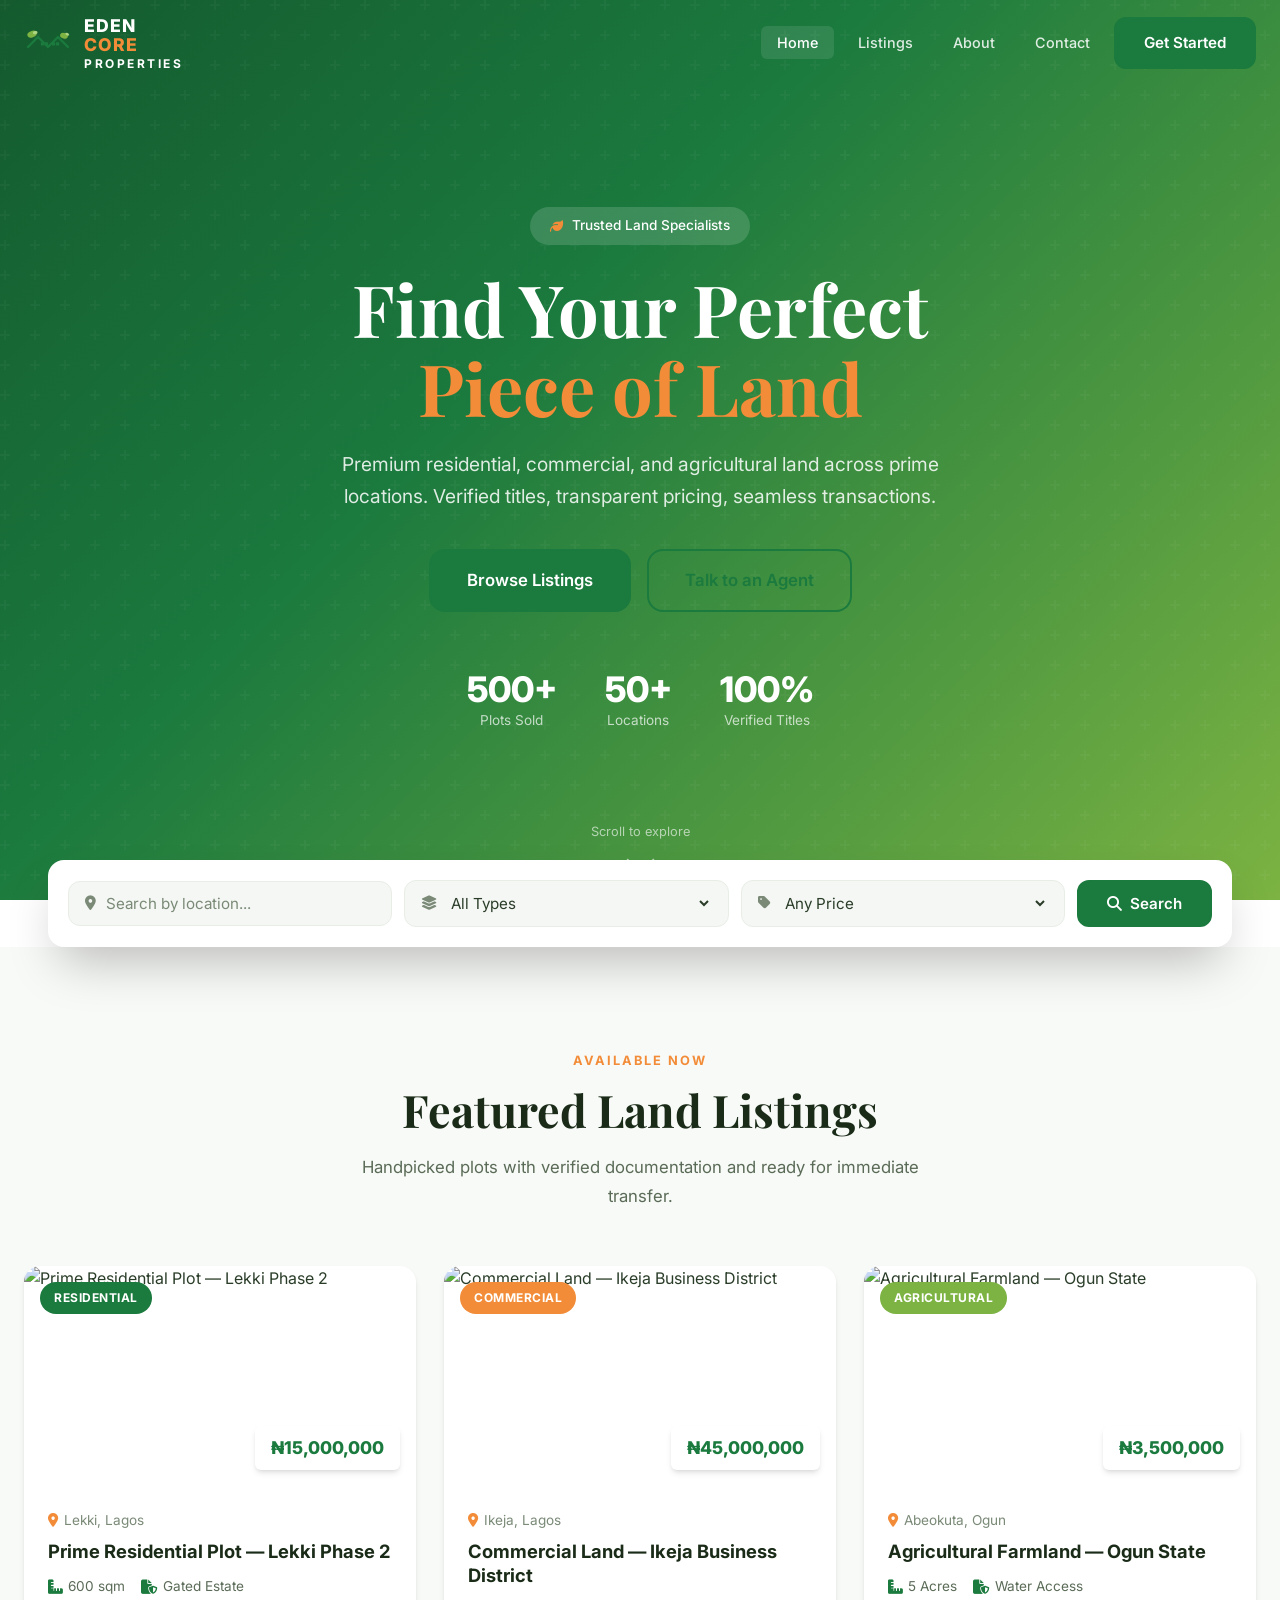
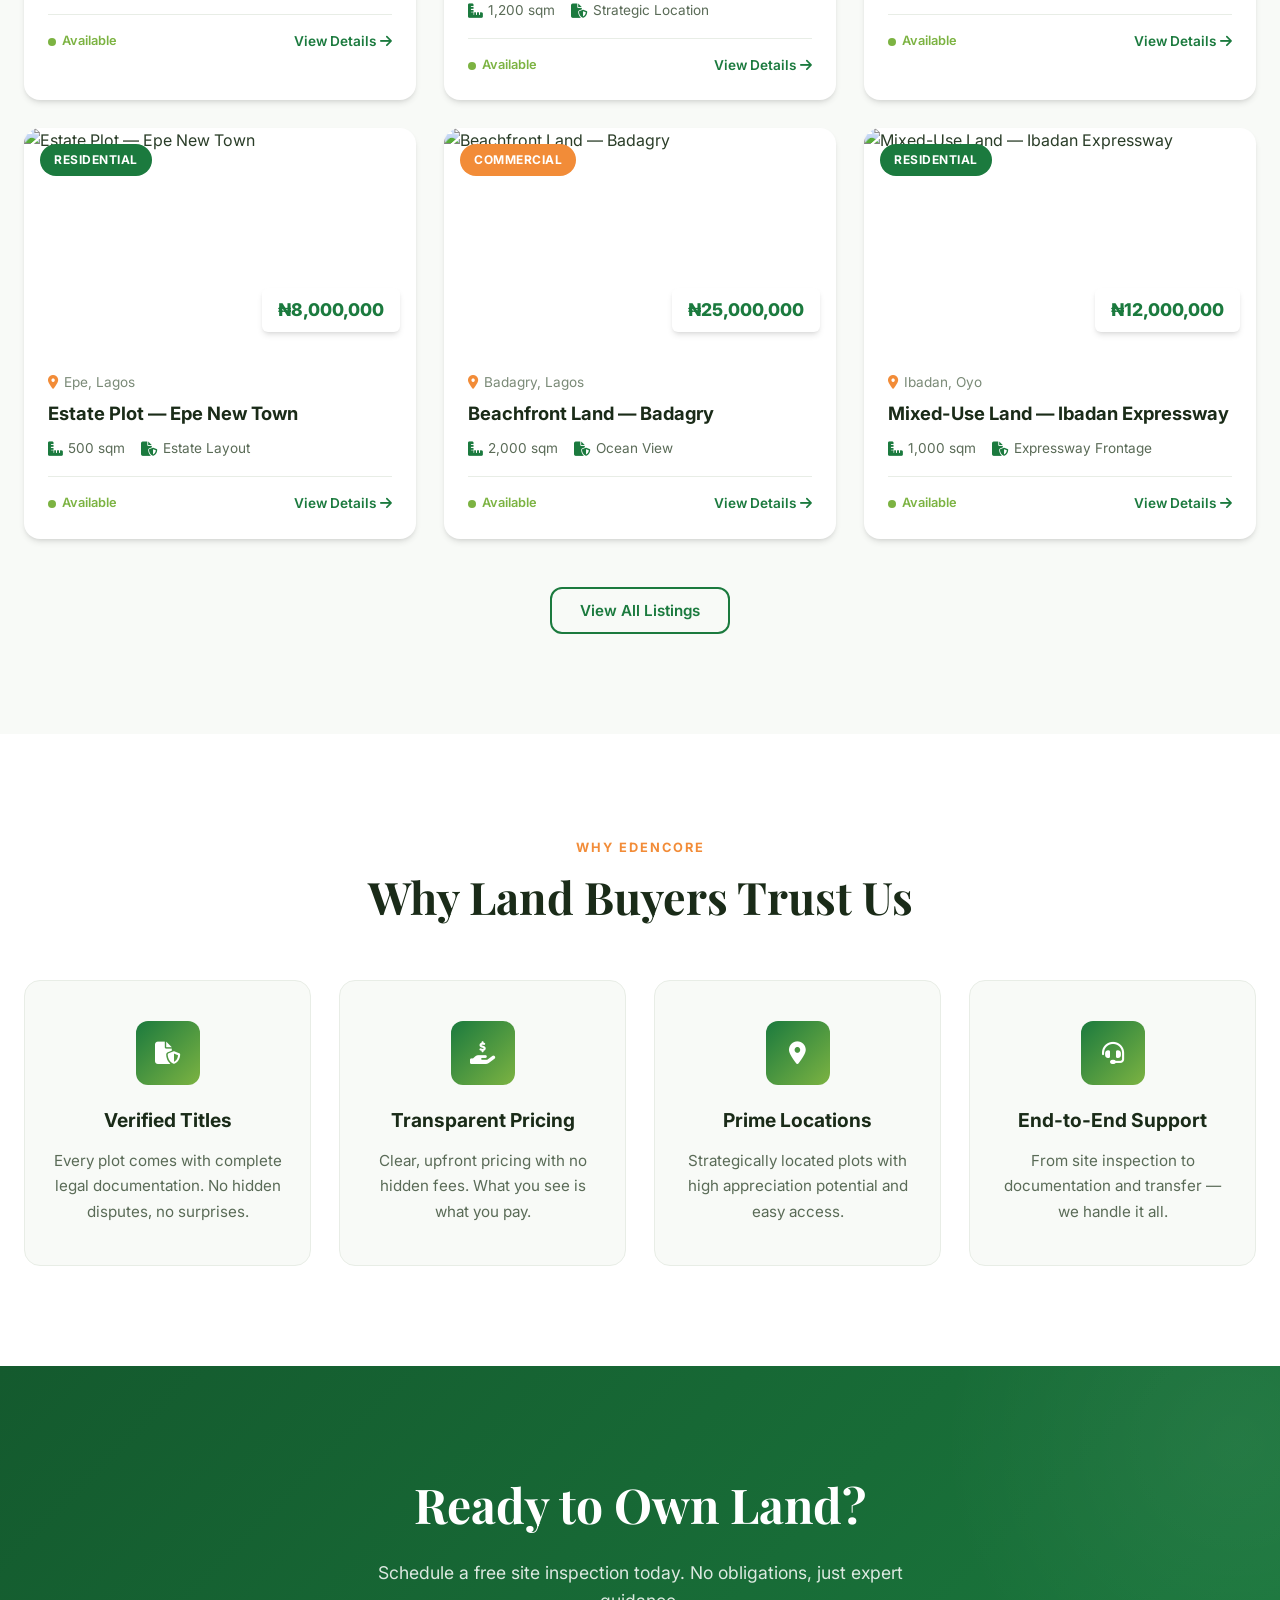
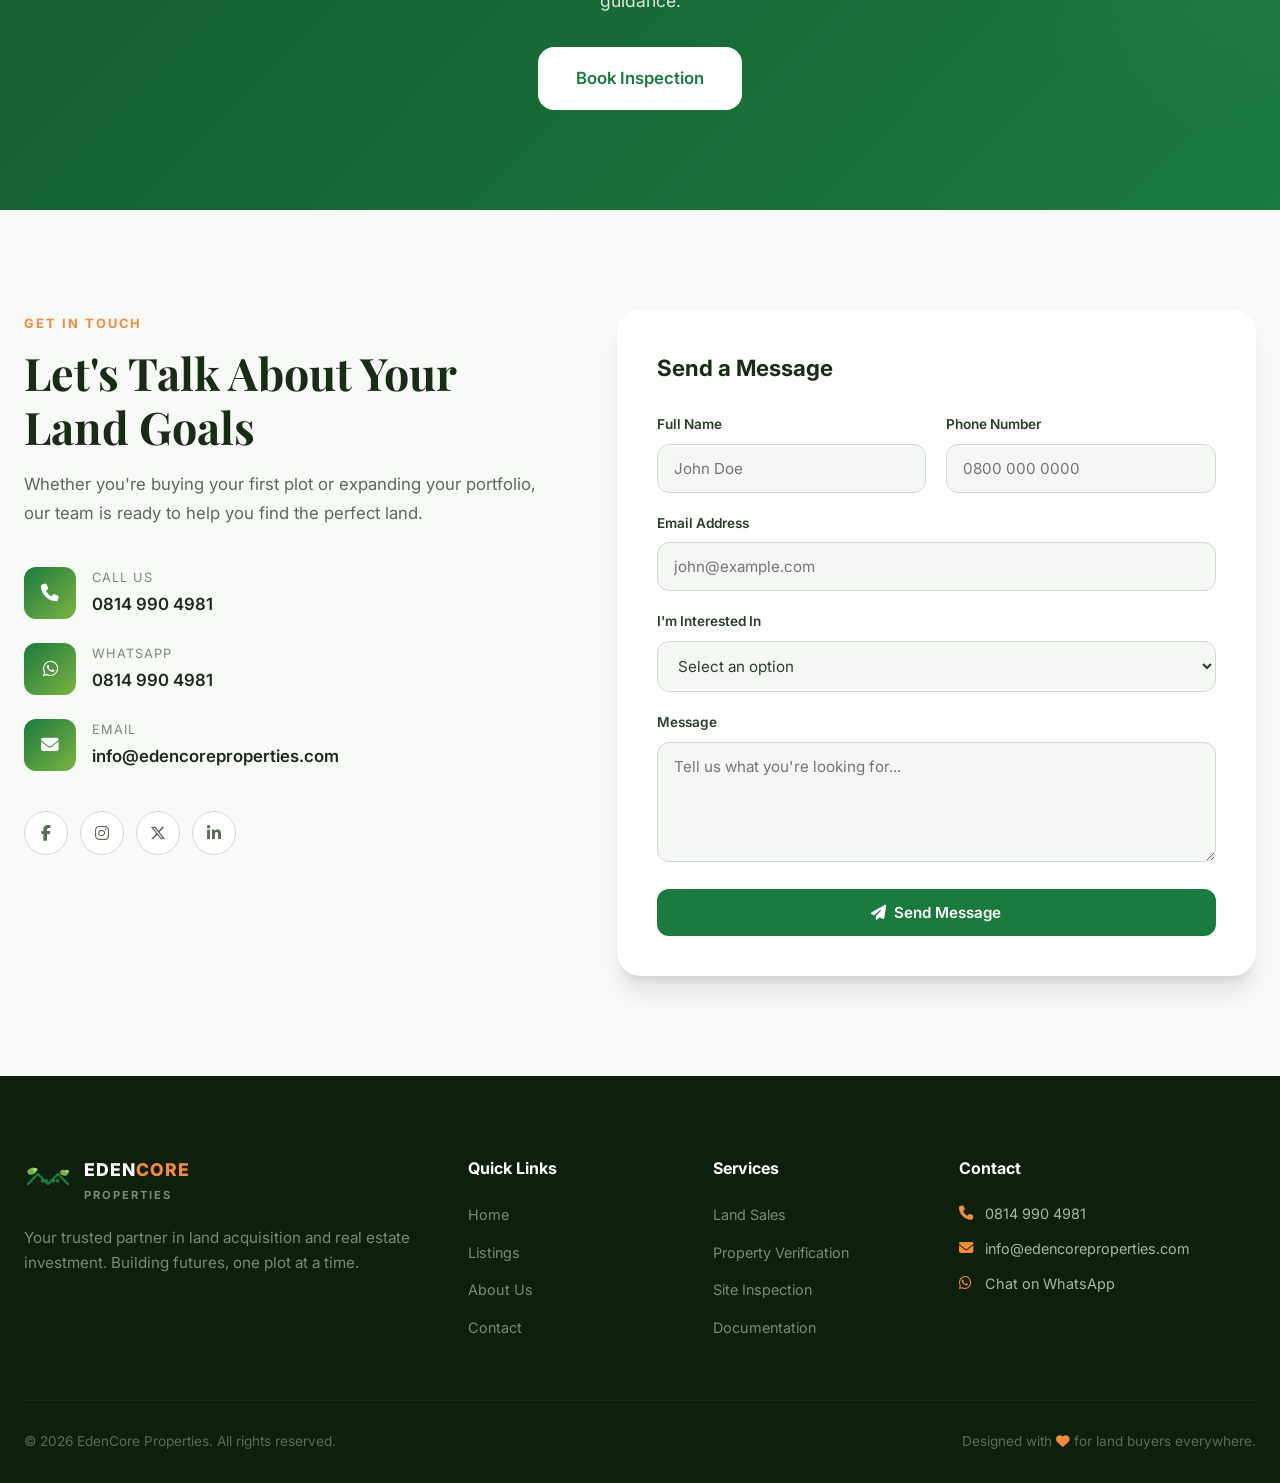
==== commit f60e931f: "Add files via upload" ====
--- a/index.html
+++ b/index.html
@@ -3,33 +3,13 @@
 <head>
     <meta charset="UTF-8">
     <meta name="viewport" content="width=device-width, initial-scale=1.0">
-    <title>EdenCore Real Estate Cashback — Invest & Earn 35-40% Returns</title>
-    <meta name="description" content="EdenCore Real Estate Cashback. Buy land equity, earn 35-40% dividend in 12 months. Fractional ownership with verified titles. July 2026 offer.">
+    <title>EdenCore Properties — Premium Land & Real Estate</title>
     <link rel="stylesheet" href="styles.css">
     <link rel="preconnect" href="https://fonts.googleapis.com">
-    <link href="https://fonts.googleapis.com/css2?family=Inter:wght@300;400;500;600;700;800;900&family=Playfair+Display:wght@600;700;800&display=swap" rel="stylesheet">
+    <link href="https://fonts.googleapis.com/css2?family=Inter:wght@300;400;500;600;700;800&family=Playfair+Display:wght@600;700&display=swap" rel="stylesheet">
     <link rel="stylesheet" href="https://cdnjs.cloudflare.com/ajax/libs/font-awesome/6.4.0/css/all.min.css">
-<base target="_blank">
 </head>
 <body>
-
-    <!-- Countdown Banner -->
-    <div class="countdown-banner" id="countdownBanner">
-        <div class="container">
-            <div class="countdown-wrapper">
-                <span class="countdown-label"><i class="fas fa-fire"></i> July Offer Ends In:</span>
-                <div class="countdown-timer" id="countdownTimer">
-                    <div class="countdown-unit"><span id="days">00</span><small>Days</small></div>
-                    <div class="countdown-sep">:</div>
-                    <div class="countdown-unit"><span id="hours">00</span><small>Hrs</small></div>
-                    <div class="countdown-sep">:</div>
-                    <div class="countdown-unit"><span id="minutes">00</span><small>Mins</small></div>
-                    <div class="countdown-sep">:</div>
-                    <div class="countdown-unit"><span id="seconds">00</span><small>Secs</small></div>
-                </div>
-            </div>
-        </div>
-    </div>
 
     <!-- Navigation -->
     <nav class="navbar" id="navbar">
@@ -57,11 +37,11 @@
                 <span></span><span></span><span></span>
             </button>
             <ul class="nav-menu" id="navMenu">
-                <li><a href="#how-it-works" class="nav-link">How It Works</a></li>
-                <li><a href="#calculator" class="nav-link">Calculator</a></li>
-                <li><a href="#investment-tiers" class="nav-link">Investment Tiers</a></li>
-                <li><a href="#incentives" class="nav-link">Incentives</a></li>
-                <li><a href="#invest" class="btn btn-accent">Start Investing</a></li>
+                <li><a href="#home" class="nav-link active">Home</a></li>
+                <li><a href="#listings" class="nav-link">Listings</a></li>
+                <li><a href="#about" class="nav-link">About</a></li>
+                <li><a href="#contact" class="nav-link">Contact</a></li>
+                <li><a href="#contact" class="btn btn-primary">Get Started</a></li>
             </ul>
         </div>
     </nav>
@@ -69,45 +49,32 @@
     <!-- Hero Section -->
     <section class="hero" id="home">
         <div class="hero-bg">
-            <div class="hero-pattern"></div>
-            <div class="hero-glow"></div>
+            <div class="hero-overlay"></div>
         </div>
         <div class="hero-content">
             <div class="hero-badge">
-                <i class="fas fa-percentage"></i>
-                <span>Limited July 2026 Offer</span>
-            </div>
-            <h1 class="hero-title">
-                Real Estate<br>
-                <span class="highlight">Cashback</span>
-            </h1>
-            <p class="hero-subtitle">Buy land equity. Earn <strong>35%–40% dividend</strong> in 12 months. Fractional ownership with verified titles. The future of real estate belongs to everyone.</p>
-            <div class="hero-stats-row">
-                <div class="hero-stat">
-                    <span class="hero-stat-num">35-40%</span>
-                    <span class="hero-stat-label">Annual Returns</span>
-                </div>
-                <div class="hero-stat">
-                    <span class="hero-stat-num">12</span>
-                    <span class="hero-stat-label">Months Period</span>
-                </div>
-                <div class="hero-stat">
-                    <span class="hero-stat-num">100%</span>
-                    <span class="hero-stat-label">Verified Titles</span>
-                </div>
-            </div>
+                <i class="fas fa-leaf"></i>
+                <span>Trusted Land Specialists</span>
+            </div>
+            <h1 class="hero-title">Find Your Perfect<br><span class="highlight">Piece of Land</span></h1>
+            <p class="hero-subtitle">Premium residential, commercial, and agricultural land across prime locations. Verified titles, transparent pricing, seamless transactions.</p>
             <div class="hero-cta">
-                <a href="#invest" class="btn btn-accent btn-lg">Invest Now</a>
-                <a href="#calculator" class="btn btn-outline btn-lg">Calculate Returns</a>
-            </div>
-            <div class="hero-trust">
-                <div class="trust-avatars">
-                    <img src="https://images.unsplash.com/photo-1507003211169-0a1dd7228f2d?w=40&h=40&fit=crop&crop=face" alt="Investor">
-                    <img src="https://images.unsplash.com/photo-1494790108377-be9c29b29330?w=40&h=40&fit=crop&crop=face" alt="Investor">
-                    <img src="https://images.unsplash.com/photo-1500648767791-00dcc994a43e?w=40&h=40&fit=crop&crop=face" alt="Investor">
-                    <img src="https://images.unsplash.com/photo-1438761681033-6461ffad8d80?w=40&h=40&fit=crop&crop=face" alt="Investor">
-                </div>
-                <p><strong>500+</strong> investors already earning</p>
+                <a href="#listings" class="btn btn-primary btn-lg">Browse Listings</a>
+                <a href="#contact" class="btn btn-outline btn-lg">Talk to an Agent</a>
+            </div>
+            <div class="hero-stats">
+                <div class="stat">
+                    <span class="stat-num">500+</span>
+                    <span class="stat-label">Plots Sold</span>
+                </div>
+                <div class="stat">
+                    <span class="stat-num">50+</span>
+                    <span class="stat-label">Locations</span>
+                </div>
+                <div class="stat">
+                    <span class="stat-num">100%</span>
+                    <span class="stat-label">Verified Titles</span>
+                </div>
             </div>
         </div>
         <div class="scroll-indicator">
@@ -116,295 +83,189 @@
         </div>
     </section>
 
-    <!-- How It Works -->
-    <section class="how-it-works" id="how-it-works">
+    <!-- Search / Filter Bar -->
+    <section class="search-bar">
+        <div class="container">
+            <div class="search-box">
+                <div class="search-field">
+                    <i class="fas fa-map-marker-alt"></i>
+                    <input type="text" id="searchLocation" placeholder="Search by location...">
+                </div>
+                <div class="search-field">
+                    <i class="fas fa-layer-group"></i>
+                    <select id="searchType">
+                        <option value="all">All Types</option>
+                        <option value="residential">Residential</option>
+                        <option value="commercial">Commercial</option>
+                        <option value="agricultural">Agricultural</option>
+                    </select>
+                </div>
+                <div class="search-field">
+                    <i class="fas fa-tag"></i>
+                    <select id="searchPrice">
+                        <option value="all">Any Price</option>
+                        <option value="low">Under ₦5M</option>
+                        <option value="mid">₦5M — ₦20M</option>
+                        <option value="high">₦20M+</option>
+                    </select>
+                </div>
+                <button class="btn btn-primary" id="searchBtn">
+                    <i class="fas fa-search"></i> Search
+                </button>
+            </div>
+        </div>
+    </section>
+
+    <!-- Listings Section -->
+    <section class="listings" id="listings">
         <div class="container">
             <div class="section-header">
-                <span class="section-tag">Simple Process</span>
-                <h2 class="section-title">How It Works</h2>
-                <p class="section-desc">Four simple steps to start earning from real estate without buying a full plot.</p>
-            </div>
-            <div class="steps-grid">
-                <div class="step-card">
-                    <div class="step-number">01</div>
-                    <div class="step-icon"><i class="fas fa-hand-holding-dollar"></i></div>
-                    <h3>Choose Your Equity</h3>
-                    <p>Select a land size from ₦1M to ₦1B. Every amount has a matching square meter allocation.</p>
-                </div>
-                <div class="step-card">
-                    <div class="step-number">02</div>
-                    <div class="step-icon"><i class="fas fa-file-signature"></i></div>
-                    <h3>Sign & Pay</h3>
-                    <p>Complete documentation with verified title. Your investment is legally secured from day one.</p>
-                </div>
-                <div class="step-card">
-                    <div class="step-number">03</div>
-                    <div class="step-icon"><i class="fas fa-chart-line"></i></div>
-                    <h3>Watch It Grow</h3>
-                    <p>Your land equity appreciates over 12 months. We handle development and resale.</p>
-                </div>
-                <div class="step-card">
-                    <div class="step-number">04</div>
-                    <div class="step-icon"><i class="fas fa-money-bill-wave"></i></div>
-                    <h3>Cash Out + Dividend</h3>
-                    <p>Receive your capital + 35-40% profit. Or rollover for even higher returns.</p>
-                </div>
-            </div>
-        </div>
-    </section>
-
-    <!-- Calculator Section -->
-    <section class="calculator-section" id="calculator">
-        <div class="container">
-            <div class="calculator-wrapper">
-                <div class="calculator-info">
-                    <span class="section-tag">Return Calculator</span>
-                    <h2 class="section-title">Calculate Your Earnings</h2>
-                    <p class="section-desc">Enter your investment amount to see your potential returns after 12 months, including cashback and incentives.</p>
-                    <div class="calculator-features">
-                        <div class="calc-feature"><i class="fas fa-check-circle"></i> Instant calculation</div>
-                        <div class="calc-feature"><i class="fas fa-check-circle"></i> Includes all incentives</div>
-                        <div class="calc-feature"><i class="fas fa-check-circle"></i> Rollover option included</div>
-                    </div>
-                </div>
-                <div class="calculator-card">
-                    <div class="calc-input-group">
-                        <label for="investmentAmount">Investment Amount (₦)</label>
-                        <div class="calc-input-wrapper">
-                            <span class="calc-prefix">₦</span>
-                            <input type="number" id="investmentAmount" placeholder="5,000,000" min="1000000" step="1000000">
-                        </div>
-                        <div class="calc-presets">
-                            <button class="preset-btn" data-value="1000000">₦1M</button>
-                            <button class="preset-btn" data-value="5000000">₦5M</button>
-                            <button class="preset-btn" data-value="10000000">₦10M</button>
-                            <button class="preset-btn" data-value="20000000">₦20M</button>
-                            <button class="preset-btn" data-value="50000000">₦50M</button>
-                            <button class="preset-btn" data-value="100000000">₦100M</button>
-                        </div>
-                    </div>
-                    <div class="calc-results">
-                        <div class="result-item">
-                            <span class="result-label">Land Size</span>
-                            <span class="result-value" id="calcSize">—</span>
-                        </div>
-                        <div class="result-item">
-                            <span class="result-label">Dividend Rate</span>
-                            <span class="result-value" id="calcRate">—</span>
-                        </div>
-                        <div class="result-item">
-                            <span class="result-label">Profit After 12 Months</span>
-                            <span class="result-value profit" id="calcProfit">—</span>
-                        </div>
-                        <div class="result-item highlight">
-                            <span class="result-label">Total Cashback</span>
-                            <span class="result-value total" id="calcTotal">—</span>
-                        </div>
-                        <div class="result-item incentive-row" id="incentiveRow" style="display:none;">
-                            <span class="result-label"><i class="fas fa-gift"></i> Client Incentive</span>
-                            <span class="result-value" id="calcIncentive">—</span>
-                        </div>
-                    </div>
-                    <a href="#invest" class="btn btn-accent btn-full">Invest This Amount</a>
-                </div>
-            </div>
-        </div>
-    </section>
-
-    <!-- Investment Tiers -->
-    <section class="tiers-section" id="investment-tiers">
+                <span class="section-tag">Available Now</span>
+                <h2 class="section-title">Featured Land Listings</h2>
+                <p class="section-desc">Handpicked plots with verified documentation and ready for immediate transfer.</p>
+            </div>
+            <div class="listings-grid" id="listingsGrid">
+                <!-- Listings injected via JS -->
+            </div>
+            <div class="listings-footer">
+                <button class="btn btn-outline" id="loadMoreBtn">View All Listings</button>
+            </div>
+        </div>
+    </section>
+
+    <!-- Why Choose Us -->
+    <section class="features" id="about">
         <div class="container">
             <div class="section-header">
-                <span class="section-tag">Investment Plans</span>
-                <h2 class="section-title">Choose Your Investment Tier</h2>
-                <p class="section-desc">Two dividend tiers based on your equity contribution. Higher investment, higher returns.</p>
-            </div>
-            <div class="tiers-wrapper">
-                <!-- Standard Tier -->
-                <div class="tier-card">
-                    <div class="tier-header">
-                        <span class="tier-badge">Standard</span>
-                        <h3 class="tier-rate">35%</h3>
-                        <p class="tier-label">Per Annum Dividend</p>
-                        <p class="tier-range">₦1M — ₦100M</p>
-                    </div>
-                    <div class="tier-table-wrapper">
-                        <table class="tier-table">
-                            <thead>
-                                <tr>
-                                    <th>Land Size</th>
-                                    <th>Equity</th>
-                                    <th>Cashback (12mo)</th>
-                                </tr>
-                            </thead>
-                            <tbody id="standardTable">
-                                <!-- JS populated -->
-                            </tbody>
-                        </table>
-                    </div>
-                </div>
-                <!-- Premium Tier -->
-                <div class="tier-card featured">
-                    <div class="tier-header">
-                        <span class="tier-badge premium">Premium</span>
-                        <h3 class="tier-rate">37%</h3>
-                        <p class="tier-label">Per Annum Dividend</p>
-                        <p class="tier-range">₦101M — ₦1B</p>
-                    </div>
-                    <div class="tier-table-wrapper">
-                        <table class="tier-table">
-                            <thead>
-                                <tr>
-                                    <th>Land Size</th>
-                                    <th>Equity</th>
-                                    <th>Cashback (12mo)</th>
-                                </tr>
-                            </thead>
-                            <tbody id="premiumTable">
-                                <!-- JS populated -->
-                            </tbody>
-                        </table>
-                    </div>
-                </div>
-            </div>
-            <!-- Rollover Banner -->
-            <div class="rollover-banner">
-                <div class="rollover-icon"><i class="fas fa-rotate"></i></div>
-                <div class="rollover-content">
-                    <h3>Existing Partner Rollover Rate</h3>
-                    <p>Already invested with us? Rollover your capital and earn <strong>40% per annum</strong>. Offer valid 1st July – 31st July 2026.</p>
-                </div>
-                <div class="rollover-rate">40%</div>
-            </div>
-        </div>
-    </section>
-
-    <!-- Incentives Section -->
-    <section class="incentives-section" id="incentives">
-        <div class="container">
-            <div class="section-header">
-                <span class="section-tag">Your Trust. Our Appreciation.</span>
-                <h2 class="section-title">Client Incentives</h2>
-                <p class="section-desc">"You Dream it. We Deliver it. You Earn it." Premium rewards at every milestone.</p>
-            </div>
-            <div class="incentives-grid" id="incentivesGrid">
-                <!-- JS populated -->
-            </div>
-            <div class="incentives-footer">
-                <p><i class="fas fa-clock"></i> Incentive valid till <strong>31st July 2026</strong></p>
-            </div>
-        </div>
-    </section>
-
-    <!-- Trust Section -->
-    <section class="trust-section">
-        <div class="container">
-            <div class="trust-grid">
-                <div class="trust-card">
-                    <div class="trust-icon"><i class="fas fa-shield-halved"></i></div>
-                    <h3>Premium Rewards</h3>
-                    <p>Exciting gifts for every milestone you reach with your investment.</p>
-                </div>
-                <div class="trust-card">
-                    <div class="trust-icon"><i class="fas fa-arrow-trend-up"></i></div>
-                    <h3>More Value</h3>
-                    <p>The more you invest, the more you earn. Scaled returns for scaled commitment.</p>
-                </div>
-                <div class="trust-card">
-                    <div class="trust-icon"><i class="fas fa-handshake"></i></div>
-                    <h3>Our Promise</h3>
-                    <p>Honouring your trust with the best returns and transparent processes.</p>
-                </div>
-                <div class="trust-card">
-                    <div class="trust-icon"><i class="fas fa-gem"></i></div>
-                    <h3>Build For You</h3>
-                    <p>Because you deserve extraordinary. Premium service at every step.</p>
-                </div>
-            </div>
-        </div>
-    </section>
-
-    <!-- Investment Form / CTA -->
-    <section class="invest-section" id="invest">
-        <div class="container">
-            <div class="invest-wrapper">
-                <div class="invest-info">
-                    <span class="section-tag">Start Today</span>
-                    <h2 class="section-title">Ready to Invest?</h2>
-                    <p class="section-desc">Fill the form below and our investment advisor will contact you within 24 hours to guide you through the process.</p>
-                    <div class="invest-contact">
-                        <div class="invest-contact-item">
-                            <i class="fas fa-phone"></i>
-                            <div>
+                <span class="section-tag">Why EdenCore</span>
+                <h2 class="section-title">Why Land Buyers Trust Us</h2>
+            </div>
+            <div class="features-grid">
+                <div class="feature-card">
+                    <div class="feature-icon">
+                        <i class="fas fa-file-shield"></i>
+                    </div>
+                    <h3>Verified Titles</h3>
+                    <p>Every plot comes with complete legal documentation. No hidden disputes, no surprises.</p>
+                </div>
+                <div class="feature-card">
+                    <div class="feature-icon">
+                        <i class="fas fa-hand-holding-dollar"></i>
+                    </div>
+                    <h3>Transparent Pricing</h3>
+                    <p>Clear, upfront pricing with no hidden fees. What you see is what you pay.</p>
+                </div>
+                <div class="feature-card">
+                    <div class="feature-icon">
+                        <i class="fas fa-location-dot"></i>
+                    </div>
+                    <h3>Prime Locations</h3>
+                    <p>Strategically located plots with high appreciation potential and easy access.</p>
+                </div>
+                <div class="feature-card">
+                    <div class="feature-icon">
+                        <i class="fas fa-headset"></i>
+                    </div>
+                    <h3>End-to-End Support</h3>
+                    <p>From site inspection to documentation and transfer — we handle it all.</p>
+                </div>
+            </div>
+        </div>
+    </section>
+
+    <!-- CTA Banner -->
+    <section class="cta-banner">
+        <div class="container">
+            <div class="cta-content">
+                <h2>Ready to Own Land?</h2>
+                <p>Schedule a free site inspection today. No obligations, just expert guidance.</p>
+                <a href="#contact" class="btn btn-light btn-lg">Book Inspection</a>
+            </div>
+        </div>
+    </section>
+
+    <!-- Contact Section -->
+    <section class="contact" id="contact">
+        <div class="container">
+            <div class="contact-wrapper">
+                <div class="contact-info">
+                    <span class="section-tag">Get In Touch</span>
+                    <h2 class="section-title">Let's Talk About Your Land Goals</h2>
+                    <p class="contact-desc">Whether you're buying your first plot or expanding your portfolio, our team is ready to help you find the perfect land.</p>
+                    
+                    <div class="contact-details">
+                        <div class="contact-item">
+                            <div class="contact-icon">
+                                <i class="fas fa-phone"></i>
+                            </div>
+                            <div class="contact-text">
                                 <span>Call Us</span>
-                                <a href="tel:08159621874">08159621874</a>
-                            </div>
-                        </div>
-                        <div class="invest-contact-item">
-                            <i class="fab fa-whatsapp"></i>
-                            <div>
+                                <a href="tel:08149904981">0814 990 4981</a>
+                            </div>
+                        </div>
+                        <div class="contact-item">
+                            <div class="contact-icon">
+                                <i class="fab fa-whatsapp"></i>
+                            </div>
+                            <div class="contact-text">
                                 <span>WhatsApp</span>
-                                <a href="https://wa.me/08159621874" target="_blank">08159621874</a>
-                            </div>
-                        </div>
-                        <div class="invest-contact-item">
-                            <i class="fas fa-envelope"></i>
-                            <div>
+                                <a href="https://wa.me/2348149904981" target="_blank">0814 990 4981</a>
+                            </div>
+                        </div>
+                        <div class="contact-item">
+                            <div class="contact-icon">
+                                <i class="fas fa-envelope"></i>
+                            </div>
+                            <div class="contact-text">
                                 <span>Email</span>
                                 <a href="mailto:info@edencoreproperties.com">info@edencoreproperties.com</a>
                             </div>
                         </div>
                     </div>
-                </div>
-                <div class="invest-form-wrapper">
-                    <form class="invest-form" id="investForm">
-                        <h3>Investment Inquiry</h3>
+
+                    <div class="social-links">
+                        <a href="#" class="social-link" aria-label="Facebook"><i class="fab fa-facebook-f"></i></a>
+                        <a href="#" class="social-link" aria-label="Instagram"><i class="fab fa-instagram"></i></a>
+                        <a href="#" class="social-link" aria-label="Twitter"><i class="fab fa-x-twitter"></i></a>
+                        <a href="#" class="social-link" aria-label="LinkedIn"><i class="fab fa-linkedin-in"></i></a>
+                    </div>
+                </div>
+
+                <div class="contact-form-wrapper">
+                    <form class="contact-form" id="contactForm">
+                        <h3>Send a Message</h3>
                         <div class="form-row">
                             <div class="form-group">
-                                <label for="invName">Full Name *</label>
-                                <input type="text" id="invName" placeholder="John Doe" required>
+                                <label for="name">Full Name</label>
+                                <input type="text" id="name" placeholder="John Doe" required>
                             </div>
                             <div class="form-group">
-                                <label for="invPhone">Phone Number *</label>
-                                <input type="tel" id="invPhone" placeholder="0800 000 0000" required>
+                                <label for="phone">Phone Number</label>
+                                <input type="tel" id="phone" placeholder="0800 000 0000" required>
                             </div>
                         </div>
                         <div class="form-group">
-                            <label for="invEmail">Email Address</label>
-                            <input type="email" id="invEmail" placeholder="john@example.com">
-                        </div>
-                        <div class="form-row">
-                            <div class="form-group">
-                                <label for="invAmount">Investment Amount (₦) *</label>
-                                <select id="invAmount" required>
-                                    <option value="">Select amount</option>
-                                    <option value="1000000">₦1,000,000</option>
-                                    <option value="2000000">₦2,000,000</option>
-                                    <option value="3000000">₦3,000,000</option>
-                                    <option value="5000000">₦5,000,000</option>
-                                    <option value="10000000">₦10,000,000</option>
-                                    <option value="20000000">₦20,000,000</option>
-                                    <option value="50000000">₦50,000,000</option>
-                                    <option value="100000000">₦100,000,000</option>
-                                    <option value="other">Above ₦100M</option>
-                                </select>
-                            </div>
-                            <div class="form-group">
-                                <label for="invType">Investment Type</label>
-                                <select id="invType">
-                                    <option value="new">New Investment</option>
-                                    <option value="rollover">Rollover (Existing Partner)</option>
-                                </select>
-                            </div>
+                            <label for="email">Email Address</label>
+                            <input type="email" id="email" placeholder="john@example.com">
                         </div>
                         <div class="form-group">
-                            <label for="invMessage">Additional Message</label>
-                            <textarea id="invMessage" rows="3" placeholder="Any questions or specific requirements..."></textarea>
-                        </div>
-                        <button type="submit" class="btn btn-accent btn-full">
-                            <i class="fas fa-paper-plane"></i> Submit Inquiry
+                            <label for="interest">I'm Interested In</label>
+                            <select id="interest">
+                                <option value="">Select an option</option>
+                                <option value="residential">Residential Land</option>
+                                <option value="commercial">Commercial Land</option>
+                                <option value="agricultural">Agricultural Land</option>
+                                <option value="investment">Investment Plot</option>
+                                <option value="other">Other</option>
+                            </select>
+                        </div>
+                        <div class="form-group">
+                            <label for="message">Message</label>
+                            <textarea id="message" rows="4" placeholder="Tell us what you're looking for..."></textarea>
+                        </div>
+                        <button type="submit" class="btn btn-primary btn-full">
+                            <i class="fas fa-paper-plane"></i> Send Message
                         </button>
-                        <p class="form-note"><i class="fas fa-lock"></i> Your information is secure. We never share your data.</p>
                     </form>
                 </div>
             </div>
@@ -433,47 +294,56 @@
                             <span class="footer-logo-sub">PROPERTIES</span>
                         </div>
                     </div>
-                    <p>Your trusted partner in real estate investment. Building futures through fractional ownership and shared prosperity.</p>
+                    <p>Your trusted partner in land acquisition and real estate investment. Building futures, one plot at a time.</p>
                 </div>
                 <div class="footer-links">
                     <h4>Quick Links</h4>
                     <ul>
-                        <li><a href="#how-it-works">How It Works</a></li>
-                        <li><a href="#calculator">Calculator</a></li>
-                        <li><a href="#investment-tiers">Investment Tiers</a></li>
-                        <li><a href="#incentives">Incentives</a></li>
+                        <li><a href="#home">Home</a></li>
+                        <li><a href="#listings">Listings</a></li>
+                        <li><a href="#about">About Us</a></li>
+                        <li><a href="#contact">Contact</a></li>
                     </ul>
                 </div>
                 <div class="footer-links">
-                    <h4>Legal</h4>
+                    <h4>Services</h4>
                     <ul>
-                        <li><a href="#">Terms & Conditions</a></li>
-                        <li><a href="#">Privacy Policy</a></li>
-                        <li><a href="#">Investment Agreement</a></li>
-                        <li><a href="#">FAQs</a></li>
+                        <li><a href="#">Land Sales</a></li>
+                        <li><a href="#">Property Verification</a></li>
+                        <li><a href="#">Site Inspection</a></li>
+                        <li><a href="#">Documentation</a></li>
                     </ul>
                 </div>
                 <div class="footer-contact">
                     <h4>Contact</h4>
-                    <p><i class="fas fa-phone"></i> 08159621874</p>
+                    <p><i class="fas fa-phone"></i> 0814 990 4981</p>
                     <p><i class="fas fa-envelope"></i> info@edencoreproperties.com</p>
-                    <p><i class="fab fa-whatsapp"></i> <a href="https://wa.me/08159621874" target="_blank">Chat on WhatsApp</a></p>
-                    <p><i class="fas fa-globe"></i> <a href="https://www.recbcoop.com" target="_blank">www.recbcoop.com</a></p>
+                    <p><i class="fab fa-whatsapp"></i> <a href="https://wa.me/2348149904981" target="_blank">Chat on WhatsApp</a></p>
                 </div>
             </div>
             <div class="footer-bottom">
                 <p>© 2026 EdenCore Properties. All rights reserved.</p>
-                <p>Offer valid from 1st July – 31st July 2026. Terms and Conditions Apply.</p>
+                <p>Designed with <i class="fas fa-heart" style="color:#F28C38"></i> for land buyers everywhere.</p>
             </div>
         </div>
     </footer>
 
-    <!-- Toast -->
+    <!-- Listing Modal -->
+    <div class="modal" id="listingModal">
+        <div class="modal-content">
+            <button class="modal-close" id="modalClose"><i class="fas fa-times"></i></button>
+            <div class="modal-body" id="modalBody">
+                <!-- Modal content injected via JS -->
+            </div>
+        </div>
+    </div>
+
+    <!-- Toast Notification -->
     <div class="toast" id="toast">
         <i class="fas fa-check-circle"></i>
-        <span id="toastMessage">Message sent!</span>
+        <span id="toastMessage">Message sent successfully!</span>
     </div>
 
-    <script src="script2.js"></script>
+    <script src="script.js"></script>
 </body>
-</html>
+</html>
--- a/styles.css
+++ b/styles.css
@@ -1,14 +1,19 @@
 /* ============================================
-   EDENCORE REAL ESTATE CASHBACK — STYLESHEET
-   ============================================ */
-
+   EDENCORE PROPERTIES — STYLESHEET
+   Colors from Logo:
+   - Primary Green: #1B7A3E
+   - Accent Orange: #F28C38
+   - Light Green: #7CB342
+   - Pale Green: #AED581
+   ============================================ */
+
+/* CSS Variables */
 :root {
     --primary: #1B7A3E;
     --primary-dark: #145A2E;
     --primary-light: #2D9E56;
     --accent: #F28C38;
     --accent-dark: #D9762A;
-    --accent-light: #FFA726;
     --light-green: #7CB342;
     --pale-green: #AED581;
     --white: #FFFFFF;
@@ -23,14 +28,12 @@
     --gray-700: #2A3D28;
     --gray-800: #1A2B18;
     --gray-900: #0F1F0E;
-    --dark: #1a1a2e;
-    --dark-card: #16213e;
     --shadow-sm: 0 1px 2px rgba(0,0,0,0.05);
     --shadow: 0 4px 6px -1px rgba(0,0,0,0.1), 0 2px 4px -2px rgba(0,0,0,0.1);
     --shadow-md: 0 10px 15px -3px rgba(0,0,0,0.1), 0 4px 6px -4px rgba(0,0,0,0.1);
     --shadow-lg: 0 20px 25px -5px rgba(0,0,0,0.1), 0 8px 10px -6px rgba(0,0,0,0.1);
     --shadow-xl: 0 25px 50px -12px rgba(0,0,0,0.25);
-    --radius-sm: 8px;
+    --radius-sm: 6px;
     --radius: 12px;
     --radius-lg: 16px;
     --radius-xl: 24px;
@@ -39,8 +42,18 @@
     --font-display: 'Playfair Display', Georgia, serif;
 }
 
-*, *::before, *::after { margin: 0; padding: 0; box-sizing: border-box; }
-html { scroll-behavior: smooth; font-size: 16px; }
+/* Reset & Base */
+*, *::before, *::after {
+    margin: 0;
+    padding: 0;
+    box-sizing: border-box;
+}
+
+html {
+    scroll-behavior: smooth;
+    font-size: 16px;
+}
+
 body {
     font-family: var(--font-body);
     color: var(--gray-700);
@@ -49,13 +62,40 @@
     overflow-x: hidden;
     -webkit-font-smoothing: antialiased;
 }
-a { text-decoration: none; color: inherit; transition: var(--transition); }
-ul { list-style: none; }
-img { max-width: 100%; height: auto; display: block; }
-button { cursor: pointer; border: none; background: none; font-family: inherit; }
-.container { width: 100%; max-width: 1280px; margin: 0 auto; padding: 0 24px; }
-
-/* Buttons */
+
+a {
+    text-decoration: none;
+    color: inherit;
+    transition: var(--transition);
+}
+
+ul {
+    list-style: none;
+}
+
+img {
+    max-width: 100%;
+    height: auto;
+    display: block;
+}
+
+button {
+    cursor: pointer;
+    border: none;
+    background: none;
+    font-family: inherit;
+}
+
+.container {
+    width: 100%;
+    max-width: 1280px;
+    margin: 0 auto;
+    padding: 0 24px;
+}
+
+/* ============================================
+   BUTTONS
+   ============================================ */
 .btn {
     display: inline-flex;
     align-items: center;
@@ -70,116 +110,88 @@
     border: 2px solid transparent;
     white-space: nowrap;
 }
+
 .btn-primary {
     background: var(--primary);
     color: var(--white);
     border-color: var(--primary);
 }
+
 .btn-primary:hover {
     background: var(--primary-dark);
     border-color: var(--primary-dark);
     transform: translateY(-2px);
     box-shadow: var(--shadow-md);
 }
-.btn-accent {
-    background: linear-gradient(135deg, var(--accent), var(--accent-dark));
-    color: var(--white);
-    border-color: var(--accent);
-}
-.btn-accent:hover {
-    background: linear-gradient(135deg, var(--accent-dark), var(--accent));
-    transform: translateY(-2px);
-    box-shadow: 0 8px 20px rgba(242, 140, 56, 0.3);
-}
+
 .btn-outline {
     background: transparent;
-    color: var(--white);
-    border-color: rgba(255,255,255,0.4);
-}
+    color: var(--primary);
+    border-color: var(--primary);
+}
+
 .btn-outline:hover {
+    background: var(--primary);
+    color: var(--white);
+    transform: translateY(-2px);
+}
+
+.btn-light {
     background: var(--white);
     color: var(--primary);
     border-color: var(--white);
 }
-.btn-lg { padding: 16px 36px; font-size: 1.05rem; border-radius: var(--radius-lg); }
-.btn-full { width: 100%; }
-
-/* Countdown Banner */
-.countdown-banner {
-    background: linear-gradient(90deg, var(--accent-dark), var(--accent));
-    color: var(--white);
-    padding: 12px 0;
+
+.btn-light:hover {
+    background: var(--off-white);
+    transform: translateY(-2px);
+    box-shadow: var(--shadow-md);
+}
+
+.btn-lg {
+    padding: 16px 36px;
+    font-size: 1.05rem;
+    border-radius: var(--radius-lg);
+}
+
+.btn-full {
+    width: 100%;
+}
+
+/* ============================================
+   NAVIGATION
+   ============================================ */
+.navbar {
     position: fixed;
     top: 0;
-    left: 0;
-    right: 0;
-    z-index: 1001;
-    font-size: 0.9rem;
-}
-.countdown-wrapper {
-    display: flex;
-    align-items: center;
-    justify-content: center;
-    gap: 20px;
-    flex-wrap: wrap;
-}
-.countdown-label {
-    font-weight: 600;
-    display: flex;
-    align-items: center;
-    gap: 8px;
-}
-.countdown-label i { animation: pulse 1.5s infinite; }
-.countdown-timer {
-    display: flex;
-    align-items: center;
-    gap: 6px;
-}
-.countdown-unit {
-    display: flex;
-    flex-direction: column;
-    align-items: center;
-    min-width: 44px;
-}
-.countdown-unit span {
-    font-size: 1.3rem;
-    font-weight: 800;
-    line-height: 1;
-}
-.countdown-unit small {
-    font-size: 0.65rem;
-    text-transform: uppercase;
-    opacity: 0.8;
-}
-.countdown-sep {
-    font-size: 1.2rem;
-    font-weight: 700;
-    opacity: 0.6;
-    margin-top: -8px;
-}
-
-/* Navigation */
-.navbar {
-    position: fixed;
-    top: 56px;
     left: 0;
     right: 0;
     z-index: 1000;
     padding: 16px 0;
     transition: var(--transition);
 }
+
 .navbar.scrolled {
-    background: rgba(255,255,255,0.97);
+    background: rgba(255,255,255,0.95);
     backdrop-filter: blur(20px);
     box-shadow: var(--shadow);
     padding: 12px 0;
-    top: 0;
-}
-.navbar.scrolled .logo-eden,
-.navbar.scrolled .logo-properties { color: var(--primary); }
-.navbar.scrolled .nav-link { color: var(--gray-600); }
+}
+
+.navbar.scrolled .logo-text .logo-eden,
+.navbar.scrolled .logo-text .logo-properties {
+    color: var(--primary);
+}
+
+.navbar.scrolled .nav-link {
+    color: var(--gray-600);
+}
+
 .navbar.scrolled .nav-link:hover,
-.navbar.scrolled .nav-link.active { color: var(--primary); }
+.navbar.scrolled .nav-link.active {
+    color: var(--primary);
+}
+
 .nav-container {
     max-width: 1280px;
     margin: 0 auto;
@@ -188,30 +200,43 @@
     align-items: center;
     justify-content: space-between;
 }
+
 .logo {
     display: flex;
     align-items: center;
     gap: 12px;
 }
-.logo-icon { width: 48px; height: 32px; }
-.logo-icon svg { width: 100%; height: 100%; }
+
+.logo-icon {
+    width: 48px;
+    height: 32px;
+}
+
+.logo-icon svg {
+    width: 100%;
+    height: 100%;
+}
+
 .logo-text {
     display: flex;
     flex-direction: column;
     line-height: 1.1;
 }
+
 .logo-eden {
-    font-size: 1.5rem;
+    font-size: 1.1rem;
     font-weight: 800;
     color: var(--white);
     letter-spacing: 1px;
 }
+
 .logo-core {
-    font-size: 1.5rem;
+    font-size: 1.1rem;
     font-weight: 800;
     color: var(--accent);
     letter-spacing: 1px;
 }
+
 .logo-properties {
     font-size: 0.75rem;
     font-weight: 700;
@@ -219,11 +244,13 @@
     letter-spacing: 2.5px;
     margin-top: 2px;
 }
+
 .nav-menu {
     display: flex;
     align-items: center;
     gap: 8px;
 }
+
 .nav-link {
     padding: 8px 16px;
     font-size: 0.9rem;
@@ -232,11 +259,13 @@
     border-radius: var(--radius-sm);
     transition: var(--transition);
 }
+
 .nav-link:hover,
 .nav-link.active {
     color: var(--white);
     background: rgba(255,255,255,0.1);
 }
+
 .nav-toggle {
     display: none;
     flex-direction: column;
@@ -244,6 +273,7 @@
     padding: 8px;
     z-index: 1001;
 }
+
 .nav-toggle span {
     display: block;
     width: 24px;
@@ -252,12 +282,26 @@
     border-radius: 2px;
     transition: var(--transition);
 }
-.navbar.scrolled .nav-toggle span { background: var(--primary); }
-.nav-toggle.active span:nth-child(1) { transform: rotate(45deg) translate(5px, 5px); }
-.nav-toggle.active span:nth-child(2) { opacity: 0; }
-.nav-toggle.active span:nth-child(3) { transform: rotate(-45deg) translate(5px, -5px); }
-
-/* Hero */
+
+.navbar.scrolled .nav-toggle span {
+    background: var(--primary);
+}
+
+.nav-toggle.active span:nth-child(1) {
+    transform: rotate(45deg) translate(5px, 5px);
+}
+
+.nav-toggle.active span:nth-child(2) {
+    opacity: 0;
+}
+
+.nav-toggle.active span:nth-child(3) {
+    transform: rotate(-45deg) translate(5px, -5px);
+}
+
+/* ============================================
+   HERO SECTION
+   ============================================ */
 .hero {
     position: relative;
     min-height: 100vh;
@@ -265,35 +309,33 @@
     align-items: center;
     justify-content: center;
     text-align: center;
-    padding: 160px 24px 80px;
+    padding: 120px 24px 80px;
     overflow: hidden;
-    background: linear-gradient(135deg, var(--primary-dark) 0%, var(--primary) 30%, var(--gray-800) 70%, var(--dark) 100%);
-}
-.hero-pattern {
+}
+
+.hero-bg {
     position: absolute;
     inset: 0;
-    background: url("data:image/svg+xml,%3Csvg width='60' height='60' viewBox='0 0 60 60' xmlns='http://www.w3.org/2000/svg'%3E%3Cg fill='none' fill-rule='evenodd'%3E%3Cg fill='%23ffffff' fill-opacity='0.02'%3E%3Cpath d='M36 34v-4h-2v4h-4v2h4v4h2v-4h4v-2h-4zm0-30V0h-2v4h-4v2h4v4h2V6h4V4h-4zM6 34v-4H4v4H0v2h4v4h2v-4h4v-2H6zM6 4V0H4v4H0v2h4v4h2V6h4V4H6z'/%3E%3C/g%3E%3C/g%3E%3C/svg%3E");
-}
-.hero-glow {
+    background: linear-gradient(135deg, var(--primary-dark) 0%, var(--primary) 40%, var(--light-green) 100%);
+}
+
+.hero-overlay {
     position: absolute;
-    top: 20%;
-    right: 10%;
-    width: 400px;
-    height: 400px;
-    background: radial-gradient(circle, rgba(242,140,56,0.15) 0%, transparent 70%);
-    border-radius: 50%;
-    animation: float 6s ease-in-out infinite;
-}
+    inset: 0;
+    background: url("data:image/svg+xml,%3Csvg width='60' height='60' viewBox='0 0 60 60' xmlns='http://www.w3.org/2000/svg'%3E%3Cg fill='none' fill-rule='evenodd'%3E%3Cg fill='%23ffffff' fill-opacity='0.03'%3E%3Cpath d='M36 34v-4h-2v4h-4v2h4v4h2v-4h4v-2h-4zm0-30V0h-2v4h-4v2h4v4h2V6h4V4h-4zM6 34v-4H4v4H0v2h4v4h2v-4h4v-2H6zM6 4V0H4v4H0v2h4v4h2V6h4V4H6z'/%3E%3C/g%3E%3C/g%3E%3C/svg%3E");
+}
+
 .hero-content {
     position: relative;
     z-index: 2;
-    max-width: 850px;
-}
+    max-width: 800px;
+}
+
 .hero-badge {
     display: inline-flex;
     align-items: center;
     gap: 8px;
-    background: rgba(255,255,255,0.1);
+    background: rgba(255,255,255,0.15);
     backdrop-filter: blur(10px);
     padding: 8px 20px;
     border-radius: 50px;
@@ -301,92 +343,72 @@
     font-size: 0.85rem;
     font-weight: 500;
     margin-bottom: 24px;
-    border: 1px solid rgba(255,255,255,0.1);
-}
-.hero-badge i { color: var(--accent); }
+    animation: fadeInDown 0.8s ease;
+}
+
+.hero-badge i {
+    color: var(--accent);
+}
+
 .hero-title {
     font-family: var(--font-display);
-    font-size: clamp(2.5rem, 6vw, 5rem);
-    font-weight: 800;
-    color: var(--white);
-    line-height: 1.05;
+    font-size: clamp(2.5rem, 6vw, 4.5rem);
+    font-weight: 700;
+    color: var(--white);
+    line-height: 1.1;
     margin-bottom: 20px;
-}
+    animation: fadeInUp 0.8s ease 0.2s both;
+}
+
 .hero-title .highlight {
     color: var(--accent);
     position: relative;
-    display: inline-block;
-}
-.hero-title .highlight::after {
-    content: '';
-    position: absolute;
-    bottom: 4px;
-    left: 0;
-    right: 0;
-    height: 8px;
-    background: rgba(242,140,56,0.3);
-    border-radius: 4px;
-    z-index: -1;
-}
+}
+
 .hero-subtitle {
     font-size: clamp(1rem, 2vw, 1.2rem);
-    color: rgba(255,255,255,0.8);
+    color: rgba(255,255,255,0.85);
     max-width: 600px;
-    margin: 0 auto 32px;
+    margin: 0 auto 36px;
     line-height: 1.7;
-}
-.hero-subtitle strong { color: var(--accent); }
-.hero-stats-row {
+    animation: fadeInUp 0.8s ease 0.4s both;
+}
+
+.hero-cta {
+    display: flex;
+    gap: 16px;
+    justify-content: center;
+    flex-wrap: wrap;
+    margin-bottom: 60px;
+    animation: fadeInUp 0.8s ease 0.6s both;
+}
+
+.hero-stats {
     display: flex;
     justify-content: center;
     gap: 48px;
     flex-wrap: wrap;
-    margin-bottom: 36px;
-}
-.hero-stat { text-align: center; }
-.hero-stat-num {
+    animation: fadeInUp 0.8s ease 0.8s both;
+}
+
+.stat {
+    text-align: center;
+}
+
+.stat-num {
     display: block;
-    font-size: 2rem;
+    font-size: 2.2rem;
     font-weight: 800;
-    color: var(--accent);
+    color: var(--white);
     line-height: 1;
 }
-.hero-stat-label {
+
+.stat-label {
     font-size: 0.85rem;
-    color: rgba(255,255,255,0.6);
+    color: rgba(255,255,255,0.7);
     margin-top: 4px;
 }
-.hero-cta {
-    display: flex;
-    gap: 16px;
-    justify-content: center;
-    flex-wrap: wrap;
-    margin-bottom: 40px;
-}
-.hero-trust {
-    display: flex;
-    align-items: center;
-    justify-content: center;
-    gap: 16px;
-    flex-wrap: wrap;
-}
-.trust-avatars {
-    display: flex;
-}
-.trust-avatars img {
-    width: 36px;
-    height: 36px;
-    border-radius: 50%;
-    border: 2px solid var(--white);
-    margin-left: -10px;
-    object-fit: cover;
-}
-.trust-avatars img:first-child { margin-left: 0; }
-.hero-trust p {
-    font-size: 0.9rem;
-    color: rgba(255,255,255,0.7);
-}
-.hero-trust p strong { color: var(--white); }
+
 .scroll-indicator {
     position: absolute;
     bottom: 30px;
@@ -396,24 +418,87 @@
     flex-direction: column;
     align-items: center;
     gap: 8px;
-    color: rgba(255,255,255,0.5);
+    color: rgba(255,255,255,0.6);
     font-size: 0.8rem;
     animation: bounce 2s infinite;
 }
+
 .scroll-arrow {
-    width: 18px;
-    height: 18px;
-    border-right: 2px solid rgba(255,255,255,0.5);
-    border-bottom: 2px solid rgba(255,255,255,0.5);
+    width: 20px;
+    height: 20px;
+    border-right: 2px solid rgba(255,255,255,0.6);
+    border-bottom: 2px solid rgba(255,255,255,0.6);
     transform: rotate(45deg);
 }
 
-/* Section Common */
+/* ============================================
+   SEARCH BAR
+   ============================================ */
+.search-bar {
+    position: relative;
+    z-index: 10;
+    margin-top: -40px;
+    padding: 0 24px;
+}
+
+.search-box {
+    background: var(--white);
+    border-radius: var(--radius-lg);
+    padding: 20px;
+    display: flex;
+    gap: 12px;
+    align-items: center;
+    box-shadow: var(--shadow-xl);
+    flex-wrap: wrap;
+}
+
+.search-field {
+    flex: 1;
+    min-width: 200px;
+    display: flex;
+    align-items: center;
+    gap: 10px;
+    background: var(--gray-50);
+    padding: 12px 16px;
+    border-radius: var(--radius);
+    border: 1px solid var(--gray-100);
+    transition: var(--transition);
+}
+
+.search-field:focus-within {
+    border-color: var(--primary);
+    box-shadow: 0 0 0 3px rgba(27, 122, 62, 0.1);
+}
+
+.search-field i {
+    color: var(--gray-400);
+    font-size: 0.9rem;
+}
+
+.search-field input,
+.search-field select {
+    flex: 1;
+    border: none;
+    background: transparent;
+    font-size: 0.95rem;
+    color: var(--gray-700);
+    outline: none;
+    font-family: inherit;
+}
+
+.search-field input::placeholder {
+    color: var(--gray-400);
+}
+
+/* ============================================
+   SECTIONS COMMON
+   ============================================ */
 .section-header {
     text-align: center;
-    max-width: 650px;
+    max-width: 600px;
     margin: 0 auto 56px;
 }
+
 .section-tag {
     display: inline-block;
     font-size: 0.8rem;
@@ -423,6 +508,7 @@
     color: var(--accent);
     margin-bottom: 12px;
 }
+
 .section-title {
     font-family: var(--font-display);
     font-size: clamp(1.8rem, 4vw, 2.8rem);
@@ -431,45 +517,216 @@
     line-height: 1.2;
     margin-bottom: 16px;
 }
+
 .section-desc {
     font-size: 1.05rem;
     color: var(--gray-500);
     line-height: 1.7;
 }
 
-/* How It Works */
-.how-it-works { padding: 100px 0; background: var(--white); }
-.steps-grid {
+/* ============================================
+   LISTINGS
+   ============================================ */
+.listings {
+    padding: 100px 0;
+    background: var(--off-white);
+}
+
+.listings-grid {
     display: grid;
-    grid-template-columns: repeat(4, 1fr);
-    gap: 24px;
-}
-.step-card {
+    grid-template-columns: repeat(auto-fill, minmax(340px, 1fr));
+    gap: 28px;
+}
+
+.listing-card {
+    background: var(--white);
+    border-radius: var(--radius-lg);
+    overflow: hidden;
+    box-shadow: var(--shadow);
+    transition: var(--transition);
+    cursor: pointer;
+}
+
+.listing-card:hover {
+    transform: translateY(-8px);
+    box-shadow: var(--shadow-xl);
+}
+
+.listing-image {
+    position: relative;
+    height: 220px;
+    overflow: hidden;
+}
+
+.listing-image img {
+    width: 100%;
+    height: 100%;
+    object-fit: cover;
+    transition: transform 0.6s ease;
+}
+
+.listing-card:hover .listing-image img {
+    transform: scale(1.08);
+}
+
+.listing-badge {
+    position: absolute;
+    top: 16px;
+    left: 16px;
+    padding: 6px 14px;
+    border-radius: 50px;
+    font-size: 0.75rem;
+    font-weight: 700;
+    text-transform: uppercase;
+    letter-spacing: 0.5px;
+}
+
+.badge-residential {
+    background: var(--primary);
+    color: var(--white);
+}
+
+.badge-commercial {
+    background: var(--accent);
+    color: var(--white);
+}
+
+.badge-agricultural {
+    background: var(--light-green);
+    color: var(--white);
+}
+
+.listing-price {
+    position: absolute;
+    bottom: 16px;
+    right: 16px;
+    background: var(--white);
+    padding: 8px 16px;
+    border-radius: var(--radius-sm);
+    font-weight: 800;
+    color: var(--primary);
+    font-size: 1.1rem;
+    box-shadow: var(--shadow);
+}
+
+.listing-content {
+    padding: 24px;
+}
+
+.listing-location {
+    display: flex;
+    align-items: center;
+    gap: 6px;
+    color: var(--gray-400);
+    font-size: 0.85rem;
+    margin-bottom: 8px;
+}
+
+.listing-location i {
+    color: var(--accent);
+}
+
+.listing-title {
+    font-size: 1.15rem;
+    font-weight: 700;
+    color: var(--gray-800);
+    margin-bottom: 12px;
+    line-height: 1.3;
+}
+
+.listing-meta {
+    display: flex;
+    gap: 16px;
+    margin-bottom: 16px;
+    padding-bottom: 16px;
+    border-bottom: 1px solid var(--gray-100);
+}
+
+.meta-item {
+    display: flex;
+    align-items: center;
+    gap: 6px;
+    font-size: 0.85rem;
+    color: var(--gray-500);
+}
+
+.meta-item i {
+    color: var(--primary);
+    font-size: 0.9rem;
+}
+
+.listing-footer {
+    display: flex;
+    justify-content: space-between;
+    align-items: center;
+}
+
+.listing-status {
+    display: flex;
+    align-items: center;
+    gap: 6px;
+    font-size: 0.8rem;
+    font-weight: 600;
+    color: var(--light-green);
+}
+
+.status-dot {
+    width: 8px;
+    height: 8px;
+    background: var(--light-green);
+    border-radius: 50%;
+    animation: pulse 2s infinite;
+}
+
+.listing-btn {
+    font-size: 0.85rem;
+    font-weight: 600;
+    color: var(--primary);
+    display: flex;
+    align-items: center;
+    gap: 4px;
+}
+
+.listing-btn:hover {
+    color: var(--accent);
+    gap: 8px;
+}
+
+.listings-footer {
+    text-align: center;
+    margin-top: 48px;
+}
+
+/* ============================================
+   FEATURES
+   ============================================ */
+.features {
+    padding: 100px 0;
+    background: var(--white);
+}
+
+.features-grid {
+    display: grid;
+    grid-template-columns: repeat(auto-fit, minmax(260px, 1fr));
+    gap: 28px;
+}
+
+.feature-card {
+    padding: 40px 28px;
+    border-radius: var(--radius-lg);
     background: var(--off-white);
-    border-radius: var(--radius-xl);
-    padding: 40px 28px;
-    text-align: center;
     border: 1px solid var(--gray-100);
     transition: var(--transition);
-    position: relative;
-    overflow: hidden;
-}
-.step-card:hover {
-    transform: translateY(-8px);
+    text-align: center;
+}
+
+.feature-card:hover {
+    transform: translateY(-6px);
     box-shadow: var(--shadow-lg);
     border-color: var(--primary);
 }
-.step-number {
-    position: absolute;
-    top: 16px;
-    right: 16px;
-    font-size: 3rem;
-    font-weight: 900;
-    color: var(--gray-100);
-    line-height: 1;
-    font-family: var(--font-display);
-}
-.step-icon {
+
+.feature-icon {
     width: 64px;
     height: 64px;
     background: linear-gradient(135deg, var(--primary), var(--light-green));
@@ -481,461 +738,187 @@
     font-size: 1.4rem;
     color: var(--white);
 }
-.step-card h3 {
-    font-size: 1.15rem;
+
+.feature-card h3 {
+    font-size: 1.2rem;
     font-weight: 700;
     color: var(--gray-800);
     margin-bottom: 12px;
 }
-.step-card p {
-    font-size: 0.9rem;
+
+.feature-card p {
+    font-size: 0.95rem;
     color: var(--gray-500);
     line-height: 1.7;
 }
 
-/* Calculator Section */
-.calculator-section {
+/* ============================================
+   CTA BANNER
+   ============================================ */
+.cta-banner {
+    padding: 100px 24px;
+    background: linear-gradient(135deg, var(--primary-dark), var(--primary));
+    position: relative;
+    overflow: hidden;
+}
+
+.cta-banner::before {
+    content: '';
+    position: absolute;
+    top: -50%;
+    right: -20%;
+    width: 600px;
+    height: 600px;
+    background: radial-gradient(circle, rgba(255,255,255,0.05) 0%, transparent 70%);
+    border-radius: 50%;
+}
+
+.cta-content {
+    position: relative;
+    text-align: center;
+    max-width: 600px;
+    margin: 0 auto;
+}
+
+.cta-content h2 {
+    font-family: var(--font-display);
+    font-size: clamp(2rem, 4vw, 3rem);
+    color: var(--white);
+    margin-bottom: 16px;
+}
+
+.cta-content p {
+    font-size: 1.1rem;
+    color: rgba(255,255,255,0.85);
+    margin-bottom: 32px;
+}
+
+/* ============================================
+   CONTACT
+   ============================================ */
+.contact {
     padding: 100px 0;
-    background: linear-gradient(180deg, var(--off-white) 0%, var(--white) 100%);
-}
-.calculator-wrapper {
-    display: grid;
-    grid-template-columns: 1fr 1.1fr;
-    gap: 60px;
-    align-items: center;
-}
-.calculator-info .section-header {
-    text-align: left;
-    margin: 0 0 28px 0;
-}
-.calculator-features {
-    display: flex;
-    flex-direction: column;
-    gap: 12px;
-}
-.calc-feature {
-    display: flex;
-    align-items: center;
-    gap: 10px;
-    font-size: 0.95rem;
-    color: var(--gray-600);
-}
-.calc-feature i { color: var(--light-green); font-size: 1.1rem; }
-.calculator-card {
-    background: var(--white);
-    border-radius: var(--radius-xl);
-    padding: 40px;
-    box-shadow: var(--shadow-xl);
-    border: 1px solid var(--gray-100);
-}
-.calc-input-group { margin-bottom: 28px; }
-.calc-input-group label {
-    display: block;
-    font-size: 0.9rem;
-    font-weight: 600;
-    color: var(--gray-700);
-    margin-bottom: 10px;
-}
-.calc-input-wrapper {
-    display: flex;
-    align-items: center;
-    background: var(--gray-50);
-    border: 2px solid var(--gray-200);
-    border-radius: var(--radius);
-    padding: 0 16px;
-    transition: var(--transition);
-}
-.calc-input-wrapper:focus-within {
-    border-color: var(--primary);
-    box-shadow: 0 0 0 4px rgba(27, 122, 62, 0.1);
-}
-.calc-prefix {
-    font-size: 1.1rem;
-    font-weight: 700;
-    color: var(--gray-400);
-    padding-right: 8px;
-}
-.calc-input-wrapper input {
-    flex: 1;
-    border: none;
-    background: transparent;
-    padding: 16px 0;
-    font-size: 1.1rem;
-    font-weight: 700;
-    color: var(--gray-800);
-    outline: none;
-    font-family: inherit;
-}
-.calc-input-wrapper input::placeholder { color: var(--gray-300); font-weight: 400; }
-.calc-presets {
-    display: flex;
-    flex-wrap: wrap;
-    gap: 8px;
-    margin-top: 12px;
-}
-.preset-btn {
-    padding: 8px 16px;
-    background: var(--gray-50);
-    border: 1px solid var(--gray-200);
-    border-radius: 50px;
-    font-size: 0.85rem;
-    font-weight: 600;
-    color: var(--gray-600);
-    transition: var(--transition);
-}
-.preset-btn:hover,
-.preset-btn.active {
-    background: var(--primary);
-    color: var(--white);
-    border-color: var(--primary);
-}
-.calc-results {
-    background: var(--gray-50);
-    border-radius: var(--radius-lg);
-    padding: 24px;
-    margin-bottom: 20px;
-}
-.result-item {
-    display: flex;
-    justify-content: space-between;
-    align-items: center;
-    padding: 12px 0;
-    border-bottom: 1px solid var(--gray-200);
-}
-.result-item:last-child { border-bottom: none; }
-.result-item.highlight {
-    background: linear-gradient(90deg, rgba(27,122,62,0.05), rgba(124,179,66,0.05));
-    margin: 0 -24px;
-    padding: 16px 24px;
-    border-radius: var(--radius);
-    border-bottom: none;
-}
-.result-item.incentive-row {
-    background: linear-gradient(90deg, rgba(242,140,56,0.05), rgba(255,167,38,0.05));
-    margin: 8px -24px 0;
-    padding: 12px 24px;
-    border-radius: var(--radius);
-    border-bottom: none;
-}
-.result-label {
-    font-size: 0.9rem;
-    color: var(--gray-500);
-}
-.result-value {
-    font-size: 1rem;
-    font-weight: 700;
-    color: var(--gray-800);
-}
-.result-value.profit { color: var(--primary); }
-.result-value.total {
-    font-size: 1.3rem;
-    color: var(--primary);
-}
-.result-value i { color: var(--accent); margin-right: 4px; }
-
-/* Tiers Section */
-.tiers-section { padding: 100px 0; background: var(--white); }
-.tiers-wrapper {
-    display: grid;
-    grid-template-columns: 1fr 1fr;
-    gap: 28px;
-    margin-bottom: 40px;
-}
-.tier-card {
-    background: var(--white);
-    border-radius: var(--radius-xl);
-    overflow: hidden;
-    box-shadow: var(--shadow);
-    border: 1px solid var(--gray-100);
-    transition: var(--transition);
-}
-.tier-card:hover { transform: translateY(-4px); box-shadow: var(--shadow-lg); }
-.tier-card.featured {
-    border: 2px solid var(--accent);
-    position: relative;
-}
-.tier-card.featured::before {
-    content: 'Best Value';
-    position: absolute;
-    top: 16px;
-    right: -40px;
-    background: var(--accent);
-    color: var(--white);
-    padding: 4px 48px;
-    font-size: 0.75rem;
-    font-weight: 700;
-    transform: rotate(45deg);
-    z-index: 10;
-}
-.tier-header {
-    padding: 40px 32px;
-    text-align: center;
-    background: linear-gradient(135deg, var(--gray-800), var(--dark));
-    color: var(--white);
-}
-.tier-badge {
-    display: inline-block;
-    padding: 6px 16px;
-    border-radius: 50px;
-    font-size: 0.75rem;
-    font-weight: 700;
-    text-transform: uppercase;
-    letter-spacing: 1px;
-    background: rgba(255,255,255,0.15);
-    margin-bottom: 16px;
-}
-.tier-badge.premium { background: var(--accent); }
-.tier-rate {
-    font-size: 4rem;
-    font-weight: 900;
-    line-height: 1;
-    margin-bottom: 8px;
-    font-family: var(--font-display);
-}
-.tier-rate::after { content: '%'; font-size: 2rem; }
-.tier-label { font-size: 0.9rem; opacity: 0.8; margin-bottom: 8px; }
-.tier-range {
-    font-size: 1.1rem;
-    font-weight: 700;
-    color: var(--accent);
-}
-.tier-table-wrapper { padding: 0; max-height: 400px; overflow-y: auto; }
-.tier-table {
-    width: 100%;
-    border-collapse: collapse;
-}
-.tier-table thead {
-    position: sticky;
-    top: 0;
-    z-index: 5;
-}
-.tier-table th {
-    background: var(--gray-50);
-    padding: 14px 16px;
-    text-align: left;
-    font-size: 0.8rem;
-    font-weight: 700;
-    text-transform: uppercase;
-    letter-spacing: 0.5px;
-    color: var(--gray-500);
-    border-bottom: 2px solid var(--gray-200);
-}
-.tier-table td {
-    padding: 12px 16px;
-    font-size: 0.9rem;
-    color: var(--gray-700);
-    border-bottom: 1px solid var(--gray-100);
-}
-.tier-table tr:hover td { background: var(--gray-50); }
-.tier-table td:last-child { font-weight: 700; color: var(--primary); }
-.tier-table-wrapper::-webkit-scrollbar { width: 6px; }
-.tier-table-wrapper::-webkit-scrollbar-thumb { background: var(--gray-300); border-radius: 3px; }
-
-/* Rollover Banner */
-.rollover-banner {
-    background: linear-gradient(135deg, var(--accent-dark), var(--accent));
-    border-radius: var(--radius-xl);
-    padding: 32px 40px;
-    display: flex;
-    align-items: center;
-    gap: 24px;
-    color: var(--white);
-    flex-wrap: wrap;
-}
-.rollover-icon {
-    width: 60px;
-    height: 60px;
-    background: rgba(255,255,255,0.2);
-    border-radius: 50%;
-    display: flex;
-    align-items: center;
-    justify-content: center;
-    font-size: 1.5rem;
-    flex-shrink: 0;
-}
-.rollover-content { flex: 1; min-width: 250px; }
-.rollover-content h3 { font-size: 1.3rem; margin-bottom: 6px; }
-.rollover-content p { opacity: 0.9; font-size: 0.95rem; }
-.rollover-rate {
-    font-size: 3.5rem;
-    font-weight: 900;
-    line-height: 1;
-    font-family: var(--font-display);
-}
-.rollover-rate::after { content: '%'; font-size: 1.5rem; }
-
-/* Incentives Section */
-.incentives-section { padding: 100px 0; background: var(--off-white); }
-.incentives-grid {
-    display: grid;
-    grid-template-columns: repeat(auto-fill, minmax(280px, 1fr));
-    gap: 20px;
-}
-.incentive-card {
-    background: var(--white);
-    border-radius: var(--radius-lg);
-    padding: 28px;
-    display: flex;
-    align-items: center;
-    gap: 16px;
-    border: 1px solid var(--gray-100);
-    transition: var(--transition);
-}
-.incentive-card:hover {
-    transform: translateY(-4px);
-    box-shadow: var(--shadow-md);
-    border-color: var(--accent);
-}
-.incentive-icon {
-    width: 52px;
-    height: 52px;
-    background: linear-gradient(135deg, var(--accent), var(--accent-light));
-    border-radius: var(--radius);
-    display: flex;
-    align-items: center;
-    justify-content: center;
-    font-size: 1.3rem;
-    color: var(--white);
-    flex-shrink: 0;
-}
-.incentive-icon i { font-size: 1.2rem; }
-.incentive-details { flex: 1; }
-.incentive-details h4 {
-    font-size: 0.85rem;
-    font-weight: 700;
-    color: var(--gray-400);
-    text-transform: uppercase;
-    letter-spacing: 1px;
-    margin-bottom: 4px;
-}
-.incentive-details p {
-    font-size: 1.05rem;
-    font-weight: 700;
-    color: var(--gray-800);
-}
-.incentives-footer {
-    text-align: center;
-    margin-top: 40px;
-    padding: 20px;
-    background: var(--white);
-    border-radius: var(--radius);
-    border: 1px dashed var(--accent);
-    color: var(--gray-600);
-    font-size: 0.95rem;
-}
-.incentives-footer i { color: var(--accent); margin-right: 6px; }
-
-/* Trust Section */
-.trust-section { padding: 80px 0; background: var(--white); }
-.trust-grid {
-    display: grid;
-    grid-template-columns: repeat(4, 1fr);
-    gap: 24px;
-}
-.trust-card {
-    text-align: center;
-    padding: 32px 24px;
-    border-radius: var(--radius-lg);
     background: var(--off-white);
-    border: 1px solid var(--gray-100);
-    transition: var(--transition);
-}
-.trust-card:hover {
-    transform: translateY(-6px);
-    box-shadow: var(--shadow-md);
-    border-color: var(--primary);
-}
-.trust-icon {
-    width: 56px;
-    height: 56px;
-    background: linear-gradient(135deg, var(--primary), var(--light-green));
-    border-radius: 50%;
-    display: flex;
-    align-items: center;
-    justify-content: center;
-    margin: 0 auto 16px;
-    font-size: 1.2rem;
-    color: var(--white);
-}
-.trust-card h3 {
-    font-size: 1.1rem;
-    font-weight: 700;
-    color: var(--gray-800);
-    margin-bottom: 8px;
-}
-.trust-card p {
-    font-size: 0.9rem;
-    color: var(--gray-500);
-    line-height: 1.6;
-}
-
-/* Invest Section */
-.invest-section {
-    padding: 100px 0;
-    background: linear-gradient(135deg, var(--gray-800), var(--dark));
-}
-.invest-wrapper {
+}
+
+.contact-wrapper {
     display: grid;
     grid-template-columns: 1fr 1.2fr;
     gap: 60px;
     align-items: start;
 }
-.invest-info .section-header { text-align: left; margin: 0 0 32px 0; }
-.invest-info .section-title { color: var(--white); }
-.invest-info .section-desc { color: rgba(255,255,255,0.7); }
-.invest-contact {
+
+.contact-info .section-header {
+    text-align: left;
+    margin: 0 0 32px 0;
+}
+
+.contact-desc {
+    font-size: 1.05rem;
+    color: var(--gray-500);
+    line-height: 1.7;
+    margin-bottom: 40px;
+}
+
+.contact-details {
     display: flex;
     flex-direction: column;
-    gap: 20px;
-}
-.invest-contact-item {
+    gap: 24px;
+    margin-bottom: 40px;
+}
+
+.contact-item {
     display: flex;
     align-items: center;
     gap: 16px;
 }
-.invest-contact-item i {
-    width: 48px;
-    height: 48px;
-    background: rgba(255,255,255,0.1);
+
+.contact-icon {
+    width: 52px;
+    height: 52px;
+    background: linear-gradient(135deg, var(--primary), var(--light-green));
     border-radius: var(--radius);
     display: flex;
     align-items: center;
     justify-content: center;
-    color: var(--accent);
+    color: var(--white);
     font-size: 1.1rem;
     flex-shrink: 0;
 }
-.invest-contact-item div { display: flex; flex-direction: column; }
-.invest-contact-item span {
+
+.contact-text {
+    display: flex;
+    flex-direction: column;
+}
+
+.contact-text span {
     font-size: 0.8rem;
-    color: rgba(255,255,255,0.5);
+    color: var(--gray-400);
     text-transform: uppercase;
     letter-spacing: 1px;
-}
-.invest-contact-item a {
+    margin-bottom: 2px;
+}
+
+.contact-text a {
     font-size: 1.05rem;
     font-weight: 600;
-    color: var(--white);
-}
-.invest-contact-item a:hover { color: var(--accent); }
-.invest-form-wrapper {
+    color: var(--gray-800);
+}
+
+.contact-text a:hover {
+    color: var(--primary);
+}
+
+.social-links {
+    display: flex;
+    gap: 12px;
+}
+
+.social-link {
+    width: 44px;
+    height: 44px;
+    border-radius: 50%;
+    background: var(--white);
+    border: 1px solid var(--gray-200);
+    display: flex;
+    align-items: center;
+    justify-content: center;
+    color: var(--gray-500);
+    font-size: 1rem;
+    transition: var(--transition);
+}
+
+.social-link:hover {
+    background: var(--primary);
+    color: var(--white);
+    border-color: var(--primary);
+    transform: translateY(-3px);
+}
+
+.contact-form-wrapper {
     background: var(--white);
     border-radius: var(--radius-xl);
     padding: 40px;
-    box-shadow: var(--shadow-xl);
-}
-.invest-form h3 {
+    box-shadow: var(--shadow-lg);
+}
+
+.contact-form h3 {
     font-size: 1.4rem;
     font-weight: 700;
     color: var(--gray-800);
     margin-bottom: 28px;
 }
+
 .form-row {
     display: grid;
     grid-template-columns: 1fr 1fr;
     gap: 20px;
 }
-.form-group { margin-bottom: 20px; }
+
+.form-group {
+    margin-bottom: 20px;
+}
+
 .form-group label {
     display: block;
     font-size: 0.85rem;
@@ -943,6 +926,7 @@
     color: var(--gray-700);
     margin-bottom: 8px;
 }
+
 .form-group input,
 .form-group select,
 .form-group textarea {
@@ -957,6 +941,7 @@
     transition: var(--transition);
     outline: none;
 }
+
 .form-group input:focus,
 .form-group select:focus,
 .form-group textarea:focus {
@@ -964,40 +949,47 @@
     box-shadow: 0 0 0 3px rgba(27, 122, 62, 0.1);
     background: var(--white);
 }
-.form-group textarea { resize: vertical; min-height: 100px; }
-.form-note {
-    text-align: center;
-    font-size: 0.8rem;
-    color: var(--gray-400);
-    margin-top: 16px;
-}
-.form-note i { color: var(--light-green); margin-right: 4px; }
-
-/* Footer */
+
+.form-group textarea {
+    resize: vertical;
+    min-height: 120px;
+}
+
+/* ============================================
+   FOOTER
+   ============================================ */
 .footer {
     background: var(--gray-900);
     color: var(--gray-300);
     padding: 80px 0 30px;
 }
+
 .footer-grid {
     display: grid;
     grid-template-columns: 2fr 1fr 1fr 1.5fr;
     gap: 48px;
     margin-bottom: 60px;
 }
+
 .footer-logo {
     display: flex;
     align-items: center;
     gap: 12px;
     margin-bottom: 20px;
 }
-.footer-logo svg { width: 48px; height: 32px; }
+
+.footer-logo svg {
+    width: 48px;
+    height: 32px;
+}
+
 .footer-logo-text {
     font-size: 1.1rem;
     font-weight: 800;
     color: var(--white);
     letter-spacing: 1px;
 }
+
 .footer-logo-sub {
     display: block;
     font-size: 0.7rem;
@@ -1006,11 +998,13 @@
     letter-spacing: 2px;
     margin-top: 2px;
 }
+
 .footer-brand p {
     font-size: 0.95rem;
     line-height: 1.7;
     color: var(--gray-400);
 }
+
 .footer-links h4,
 .footer-contact h4 {
     font-size: 1rem;
@@ -1018,13 +1012,24 @@
     color: var(--white);
     margin-bottom: 20px;
 }
-.footer-links ul { display: flex; flex-direction: column; gap: 12px; }
+
+.footer-links ul {
+    display: flex;
+    flex-direction: column;
+    gap: 12px;
+}
+
 .footer-links a {
     font-size: 0.9rem;
     color: var(--gray-400);
     transition: var(--transition);
 }
-.footer-links a:hover { color: var(--accent); padding-left: 4px; }
+
+.footer-links a:hover {
+    color: var(--accent);
+    padding-left: 4px;
+}
+
 .footer-contact p {
     font-size: 0.9rem;
     margin-bottom: 12px;
@@ -1032,9 +1037,20 @@
     align-items: center;
     gap: 10px;
 }
-.footer-contact i { color: var(--accent); width: 16px; }
-.footer-contact a { color: var(--gray-300); }
-.footer-contact a:hover { color: var(--accent); }
+
+.footer-contact i {
+    color: var(--accent);
+    width: 16px;
+}
+
+.footer-contact a {
+    color: var(--gray-300);
+}
+
+.footer-contact a:hover {
+    color: var(--accent);
+}
+
 .footer-bottom {
     border-top: 1px solid var(--gray-800);
     padding-top: 30px;
@@ -1044,9 +1060,150 @@
     flex-wrap: wrap;
     gap: 12px;
 }
-.footer-bottom p { font-size: 0.85rem; color: var(--gray-500); }
-
-/* Toast */
+
+.footer-bottom p {
+    font-size: 0.85rem;
+    color: var(--gray-500);
+}
+
+/* ============================================
+   MODAL
+   ============================================ */
+.modal {
+    display: none;
+    position: fixed;
+    inset: 0;
+    z-index: 2000;
+    background: rgba(0,0,0,0.6);
+    backdrop-filter: blur(8px);
+    align-items: center;
+    justify-content: center;
+    padding: 24px;
+    opacity: 0;
+    transition: opacity 0.3s ease;
+}
+
+.modal.active {
+    display: flex;
+    opacity: 1;
+}
+
+.modal-content {
+    background: var(--white);
+    border-radius: var(--radius-xl);
+    max-width: 700px;
+    width: 100%;
+    max-height: 90vh;
+    overflow-y: auto;
+    position: relative;
+    transform: scale(0.9) translateY(20px);
+    transition: transform 0.3s ease;
+}
+
+.modal.active .modal-content {
+    transform: scale(1) translateY(0);
+}
+
+.modal-close {
+    position: absolute;
+    top: 16px;
+    right: 16px;
+    width: 40px;
+    height: 40px;
+    border-radius: 50%;
+    background: var(--gray-100);
+    display: flex;
+    align-items: center;
+    justify-content: center;
+    font-size: 1.1rem;
+    color: var(--gray-600);
+    z-index: 10;
+    transition: var(--transition);
+}
+
+.modal-close:hover {
+    background: var(--accent);
+    color: var(--white);
+}
+
+.modal-body {
+    padding: 0;
+}
+
+.modal-image {
+    width: 100%;
+    height: 300px;
+    object-fit: cover;
+}
+
+.modal-details {
+    padding: 32px;
+}
+
+.modal-details h2 {
+    font-family: var(--font-display);
+    font-size: 1.8rem;
+    color: var(--gray-800);
+    margin-bottom: 8px;
+}
+
+.modal-location {
+    display: flex;
+    align-items: center;
+    gap: 6px;
+    color: var(--gray-400);
+    font-size: 0.9rem;
+    margin-bottom: 20px;
+}
+
+.modal-price {
+    font-size: 1.6rem;
+    font-weight: 800;
+    color: var(--primary);
+    margin-bottom: 20px;
+}
+
+.modal-meta {
+    display: grid;
+    grid-template-columns: repeat(3, 1fr);
+    gap: 16px;
+    padding: 20px 0;
+    border-top: 1px solid var(--gray-100);
+    border-bottom: 1px solid var(--gray-100);
+    margin-bottom: 20px;
+}
+
+.modal-meta-item {
+    text-align: center;
+}
+
+.modal-meta-item span {
+    display: block;
+    font-size: 0.8rem;
+    color: var(--gray-400);
+    margin-bottom: 4px;
+}
+
+.modal-meta-item strong {
+    font-size: 1.1rem;
+    color: var(--gray-800);
+}
+
+.modal-description {
+    color: var(--gray-500);
+    line-height: 1.7;
+    margin-bottom: 28px;
+}
+
+.modal-actions {
+    display: flex;
+    gap: 12px;
+    flex-wrap: wrap;
+}
+
+/* ============================================
+   TOAST
+   ============================================ */
 .toast {
     position: fixed;
     bottom: 30px;
@@ -1065,56 +1222,89 @@
     transition: all 0.4s cubic-bezier(0.68, -0.55, 0.265, 1.55);
     z-index: 3000;
 }
-.toast.show { transform: translateY(0); opacity: 1; }
-.toast i { color: var(--light-green); font-size: 1.2rem; }
-
-/* Animations */
+
+.toast.show {
+    transform: translateY(0);
+    opacity: 1;
+}
+
+.toast i {
+    color: var(--light-green);
+    font-size: 1.2rem;
+}
+
+/* ============================================
+   ANIMATIONS
+   ============================================ */
+@keyframes fadeInDown {
+    from { opacity: 0; transform: translateY(-20px); }
+    to { opacity: 1; transform: translateY(0); }
+}
+
 @keyframes fadeInUp {
     from { opacity: 0; transform: translateY(30px); }
     to { opacity: 1; transform: translateY(0); }
 }
+
 @keyframes bounce {
     0%, 20%, 50%, 80%, 100% { transform: translateX(-50%) translateY(0); }
     40% { transform: translateX(-50%) translateY(-10px); }
     60% { transform: translateX(-50%) translateY(-5px); }
 }
+
 @keyframes pulse {
     0%, 100% { opacity: 1; }
     50% { opacity: 0.5; }
 }
-@keyframes float {
-    0%, 100% { transform: translateY(0); }
-    50% { transform: translateY(-20px); }
-}
+
+/* ============================================
+   SCROLL REVEAL
+   ============================================ */
 .reveal {
     opacity: 0;
     transform: translateY(40px);
     transition: all 0.8s cubic-bezier(0.4, 0, 0.2, 1);
 }
-.reveal.active { opacity: 1; transform: translateY(0); }
-
-/* ============================================
-   RESPONSIVE
-   ============================================ */
-
+
+.reveal.active {
+    opacity: 1;
+    transform: translateY(0);
+}
+
+/* ============================================
+   RESPONSIVE DESIGN
+   ============================================ */
+
+/* Tablet */
 @media (max-width: 1024px) {
-    .calculator-wrapper,
-    .invest-wrapper { grid-template-columns: 1fr; gap: 48px; }
-    .calculator-info .section-header { text-align: center; }
-    .calculator-features { align-items: center; }
-    .tiers-wrapper { grid-template-columns: 1fr; }
-    .footer-grid { grid-template-columns: 1fr 1fr; }
-    .steps-grid { grid-template-columns: repeat(2, 1fr); }
-    .trust-grid { grid-template-columns: repeat(2, 1fr); }
-}
-
+    .contact-wrapper {
+        grid-template-columns: 1fr;
+        gap: 48px;
+    }
+
+    .contact-info .section-header {
+        text-align: center;
+    }
+
+    .contact-details {
+        align-items: center;
+    }
+
+    .social-links {
+        justify-content: center;
+    }
+
+    .footer-grid {
+        grid-template-columns: 1fr 1fr;
+    }
+}
+
+/* Mobile */
 @media (max-width: 768px) {
-    .countdown-wrapper { flex-direction: column; gap: 8px; }
-    .countdown-banner { padding: 10px 0; }
-    .navbar { top: 76px; }
-    .navbar.scrolled { top: 0; }
-    .hero { padding: 140px 16px 60px; }
-    .nav-toggle { display: flex; }
+    .nav-toggle {
+        display: flex;
+    }
+
     .nav-menu {
         position: fixed;
         top: 0;
@@ -1130,36 +1320,116 @@
         transition: right 0.4s ease;
         z-index: 999;
     }
-    .nav-menu.active { right: 0; }
+
+    .nav-menu.active {
+        right: 0;
+    }
+
     .nav-link {
         color: var(--gray-700);
         font-size: 1.1rem;
         padding: 12px 16px;
         width: 100%;
-    }
+        border-radius: var(--radius);
+    }
+
     .nav-link:hover,
-    .nav-link.active { background: var(--gray-50); color: var(--primary); }
-    .nav-menu .btn { margin-top: 12px; width: 100%; }
-    .hero-stats-row { gap: 32px; }
-    .hero-cta { flex-direction: column; width: 100%; }
-    .hero-cta .btn { width: 100%; }
-    .steps-grid { grid-template-columns: 1fr; }
-    .trust-grid { grid-template-columns: 1fr; }
-    .rollover-banner { flex-direction: column; text-align: center; }
-    .rollover-rate { font-size: 3rem; }
-    .form-row { grid-template-columns: 1fr; }
-    .footer-grid { grid-template-columns: 1fr; gap: 40px; }
-    .footer-bottom { flex-direction: column; text-align: center; }
-    .calculator-card { padding: 28px 20px; }
-    .invest-form-wrapper { padding: 28px 20px; }
-}
-
+    .nav-link.active {
+        background: var(--gray-50);
+        color: var(--primary);
+    }
+
+    .nav-menu .btn {
+        margin-top: 12px;
+        width: 100%;
+    }
+
+    .hero-stats {
+        gap: 32px;
+    }
+
+    .stat-num {
+        font-size: 1.8rem;
+    }
+
+    .search-box {
+        flex-direction: column;
+    }
+
+    .search-field {
+        width: 100%;
+    }
+
+    .listings-grid {
+        grid-template-columns: 1fr;
+    }
+
+    .features-grid {
+        grid-template-columns: 1fr;
+    }
+
+    .form-row {
+        grid-template-columns: 1fr;
+    }
+
+    .footer-grid {
+        grid-template-columns: 1fr;
+        gap: 40px;
+    }
+
+    .footer-bottom {
+        flex-direction: column;
+        text-align: center;
+    }
+
+    .modal-meta {
+        grid-template-columns: 1fr;
+    }
+
+    .modal-actions {
+        flex-direction: column;
+    }
+
+    .modal-actions .btn {
+        width: 100%;
+    }
+}
+
+/* Small Mobile */
 @media (max-width: 480px) {
-    .container { padding: 0 16px; }
-    .hero-stat-num { font-size: 1.6rem; }
-    .tier-rate { font-size: 3rem; }
-    .tier-header { padding: 32px 24px; }
-    .calculator-card { padding: 24px 16px; }
-    .calc-presets { gap: 6px; }
-    .preset-btn { padding: 6px 12px; font-size: 0.8rem; }
-}
+    .hero {
+        padding: 100px 16px 60px;
+    }
+
+    .hero-cta {
+        flex-direction: column;
+        width: 100%;
+    }
+
+    .hero-cta .btn {
+        width: 100%;
+    }
+
+    .container {
+        padding: 0 16px;
+    }
+
+    .contact-form-wrapper {
+        padding: 28px 20px;
+    }
+
+    .stat-num {
+        font-size: 1.6rem;
+    }
+}
+
+/* Large Desktop */
+@media (min-width: 1440px) {
+    .container {
+        max-width: 1400px;
+    }
+
+    .listings-grid {
+        grid-template-columns: repeat(3, 1fr);
+    }
+}
